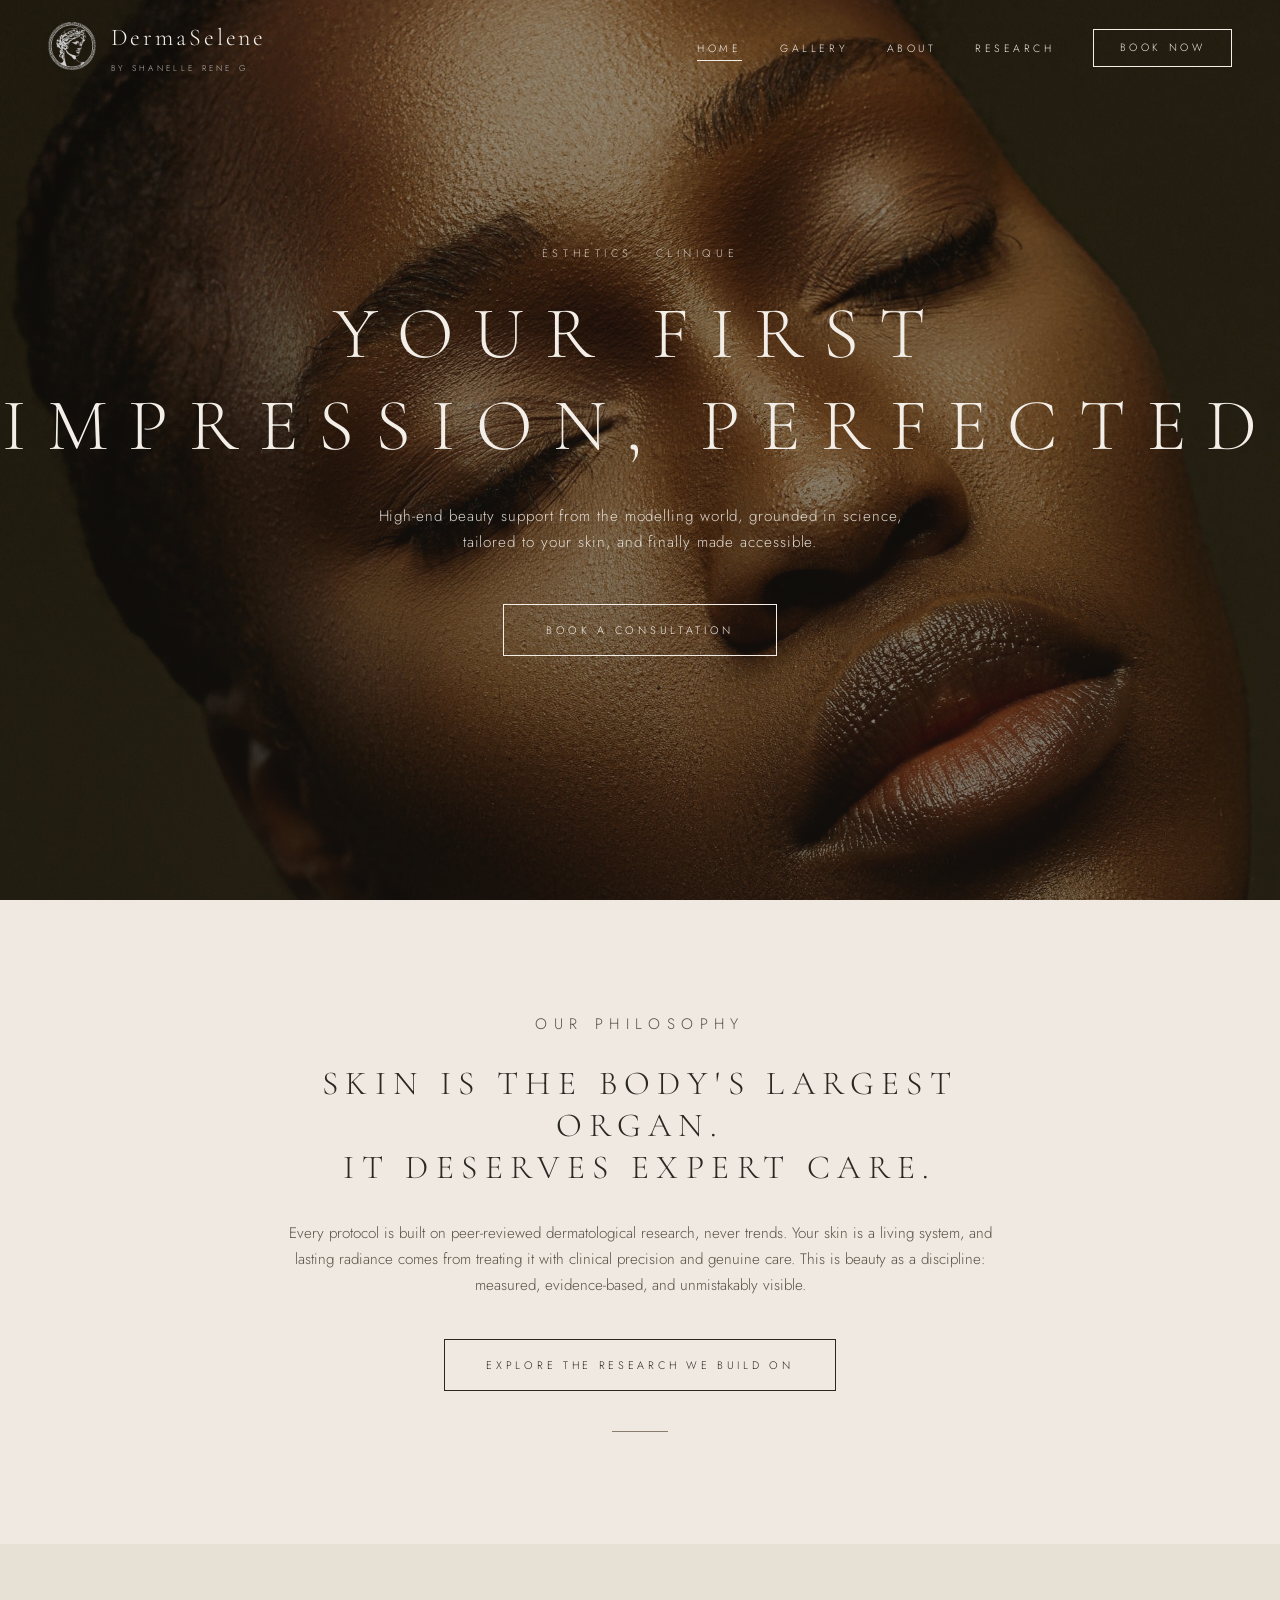
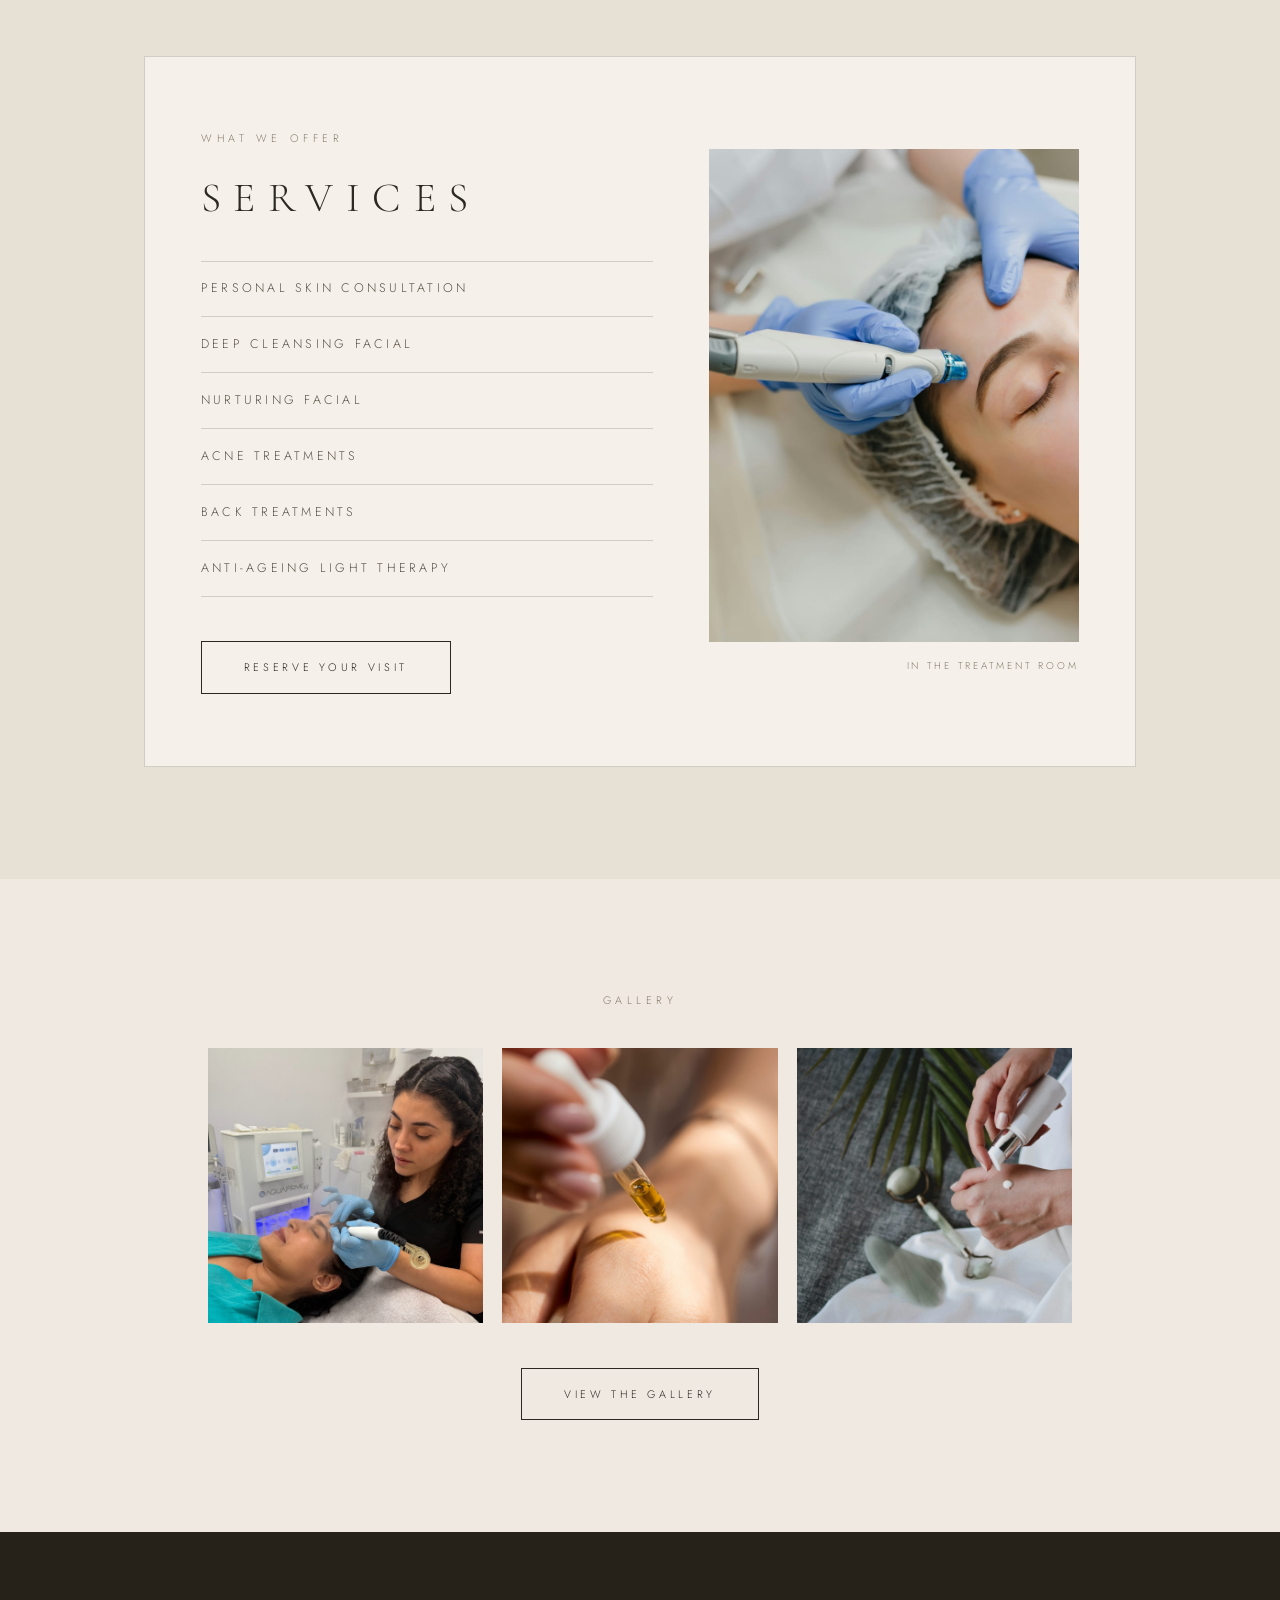
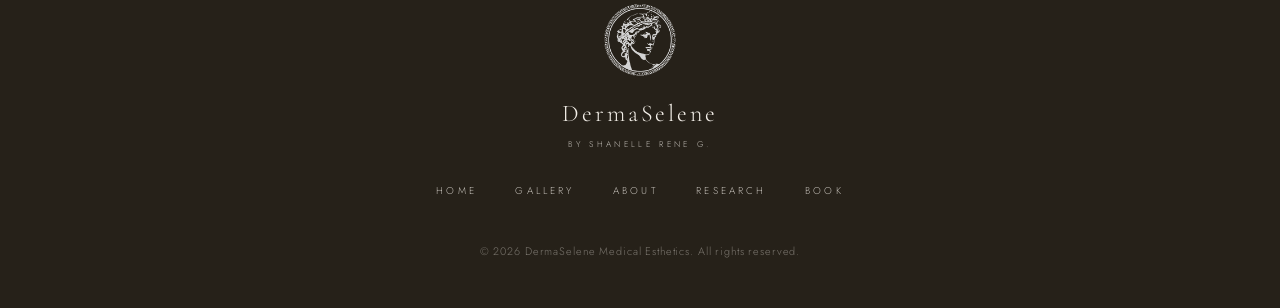
==== index.html @ 070706b9 "Home: gallery strip — three small photos, one crossfades to a new shot every 3s Co-Authored-By: Clau" ====
<!DOCTYPE html>
<html lang="en">
<head>
  <meta charset="UTF-8">
  <meta name="viewport" content="width=device-width, initial-scale=1.0">
  <title>DermaSelene — Medical Esthetics by Shanelle Rene G.</title>
  <meta name="description" content="DermaSelene is a medical esthetics clinique by Shanelle Rene G. — high-end, science-based skin care shaped by a career in modelling, now made accessible.">
  <link rel="preconnect" href="https://fonts.googleapis.com">
  <link rel="preconnect" href="https://fonts.gstatic.com" crossorigin>
  <link href="https://fonts.googleapis.com/css2?family=Cormorant+Garamond:wght@300;400&family=Jost:wght@300;400&display=swap" rel="stylesheet">
  <link rel="icon" type="image/png" href="assets/logo/favicon.png?v=2">
  <link rel="stylesheet" href="assets/style.css?v=10">
</head>
<body>

  <header id="site-header">
    <button class="nav-toggle" type="button" aria-label="Open menu" aria-expanded="false" aria-controls="site-nav"><span></span><span></span><span></span></button>
    <a class="brand" href="index.html">
      <img class="logo logo-light" src="assets/logo/logo-light.png" alt="" width="256" height="255">
      <img class="logo logo-dark" src="assets/logo/logo-black.png" alt="" width="256" height="255">
      <span class="brand-text">DermaSelene<small>by Shanelle Rene G.</small></span>
    </a>
    <nav id="site-nav">
      <ul class="nav-links">
        <li><a href="index.html" class="active">Home</a></li>
        <li><a href="gallery.html">Gallery</a></li>
        <li><a href="about.html">About</a></li>
        <li><a href="research.html">Research</a></li>
        <li><a href="book.html" class="nav-book">Book Now</a></li>
      </ul>
    </nav>
    <div class="nav-backdrop"></div>
  </header>

  <!-- 1 · Hero -->
  <section class="hero" style="padding: 0;">
    <img class="hero-bg" src="assets/img/hero.jpg" alt="Model with closed eyes and luminous skin — the DermaSelene standard">
    <div>
      <p class="eyebrow">Esthetics &middot; Clinique</p>
      <h1>Your First<br>Impression, Perfected</h1>
      <p class="lede">High-end beauty support from the modelling world, grounded in science, tailored to your skin, and finally made accessible.</p>
      <a class="btn btn-light" href="book.html">Book a Consultation</a>
    </div>
  </section>

  <!-- 2 · Philosophy statement -->
  <section class="statement">
    <div class="narrow">
      <p class="eyebrow">Our Philosophy</p>
      <h2>Skin is the body's largest organ.<br>It deserves expert care.</h2>
      <p>Every protocol is built on peer-reviewed dermatological research, never trends. Your skin is a living system, and lasting radiance comes from treating it with clinical precision and genuine care. This is beauty as a discipline: measured, evidence-based, and unmistakably visible.</p>
      <a class="btn" href="research.html" style="margin-top: 2.5rem;">Explore the Research We Build On</a>
      <div class="rule"></div>
    </div>
  </section>

  <!-- 3 · Services -->
  <section class="services-wrap">
    <div class="services-card">
      <div>
        <p class="eyebrow">What we offer</p>
        <h2>Services</h2>
        <ul>
          <li>Personal Skin Consultation</li>
          <li>Deep Cleansing Facial</li>
          <li>Nurturing Facial</li>
          <li>Acne Treatments</li>
          <li>Back Treatments</li>
          <li>Anti-Ageing Light Therapy</li>
        </ul>
        <a class="btn" href="book.html">Reserve Your Visit</a>
      </div>
      <figure class="services-figure">
        <img src="assets/img/hydrafacial.jpg" alt="Hydrafacial treatment performed at DermaSelene">
        <figcaption>In the treatment room</figcaption>
      </figure>
    </div>
  </section>

  <!-- 4 · Gallery strip: three small photos, one swaps every few seconds -->
  <section class="gallery-strip">
    <p class="eyebrow">Gallery</p>
    <div class="strip" id="gallery-strip">
      <figure class="strip-tile"><img src="assets/personal/personal-2189.jpg" alt="Shanelle performing an AquaFirme facial" style="object-position: center 30%;"></figure>
      <figure class="strip-tile"><img src="assets/img/serum-drop.jpg" alt="Active serum applied with a dropper"></figure>
      <figure class="strip-tile"><img src="assets/img/jade-roller.jpg" alt="Jade roller and gua sha ritual tools"></figure>
    </div>
    <a class="btn" href="gallery.html">View the Gallery</a>
  </section>

  <footer>
    <a class="brand" href="index.html">
      <img class="logo" src="assets/logo/logo-light.png" alt="DermaSelene emblem" width="256" height="255">
      <span class="brand-text">DermaSelene<small>by Shanelle Rene G.</small></span>
    </a>
    <nav>
      <a href="index.html">Home</a>
      <a href="gallery.html">Gallery</a>
      <a href="about.html">About</a>
      <a href="research.html">Research</a>
      <a href="book.html">Book</a>
    </nav>
    <p class="fine">&copy; 2026 DermaSelene Medical Esthetics. All rights reserved.</p>
  </footer>

  <script src="assets/site.js?v=4"></script>
</body>
</html>
---- assets/style.css ----
/* ─────────────────────────────────────────────
   DERMASELENE — Medical Esthetics by Shanelle Rene G.
   Editorial, warm-neutral aesthetic
   ───────────────────────────────────────────── */

:root {
  --cream: #efe9e1;
  --cream-2: #e7e0d5;
  --paper: #f5f1ea;
  --ink: #2b2723;
  --ink-soft: #5a5248;
  --taupe: #8a7d6d;
  --line: rgba(43, 39, 35, 0.18);
  --serif: "Cormorant Garamond", "Times New Roman", serif;
  --sans: "Jost", "Helvetica Neue", Arial, sans-serif;
}

* { margin: 0; padding: 0; box-sizing: border-box; }

html { scroll-behavior: smooth; }

body {
  font-family: var(--sans);
  font-weight: 300;
  color: var(--ink);
  background: var(--cream);
  line-height: 1.7;
  -webkit-font-smoothing: antialiased;
}

img { max-width: 100%; display: block; }

a { color: inherit; text-decoration: none; }

/* ── Type helpers ─────────────────────────── */

.eyebrow {
  font-family: var(--sans);
  font-size: 0.68rem;
  letter-spacing: 0.42em;
  text-transform: uppercase;
  color: var(--taupe);
  margin-bottom: 1.6rem;
}

.eyebrow-lg { font-size: 0.82rem; }

h1, h2, h3 {
  font-family: var(--serif);
  font-weight: 300;
  text-transform: uppercase;
  line-height: 1.25;
}

.btn {
  display: inline-block;
  font-family: var(--sans);
  font-size: 0.68rem;
  letter-spacing: 0.34em;
  text-transform: uppercase;
  padding: 1rem 2.6rem;
  border: 1px solid currentColor;
  transition: background 0.3s, color 0.3s, border-color 0.3s;
}

.btn:hover { background: var(--ink); color: var(--cream); border-color: var(--ink); }

.btn-light { color: #f3efe8; }
.btn-light:hover { background: #f3efe8; color: var(--ink); border-color: #f3efe8; }

/* ── Header / nav ─────────────────────────── */

header {
  position: fixed;
  inset: 0 0 auto 0;
  z-index: 50;
  display: flex;
  align-items: center;
  justify-content: space-between;
  padding: 1.1rem 3rem;
  transition: background 0.35s, box-shadow 0.35s;
}

header.solid {
  background: rgba(239, 233, 225, 0.96);
  box-shadow: 0 1px 0 var(--line);
}

header.solid .nav-links a, header.solid .brand { color: var(--ink); }

.brand {
  display: flex;
  align-items: center;
  gap: 0.9rem;
  font-family: var(--serif);
  font-size: 1.5rem;
  letter-spacing: 0.12em;
  color: #f3efe8;
}

.brand .logo { width: auto; height: 3rem; flex: none; }

/* header shows the light emblem on dark heroes, the dark one on light/solid headers */
header .logo-dark { display: none; }
header.solid .logo-light, header.on-light .logo-light { display: none; }
header.solid .logo-dark, header.on-light .logo-dark { display: block; }

.brand small {
  display: block;
  font-family: var(--sans);
  font-size: 0.52rem;
  letter-spacing: 0.4em;
  text-transform: uppercase;
  color: inherit;
  opacity: 0.75;
  margin-top: 0.15rem;
}

.nav-links {
  display: flex;
  align-items: center;
  gap: 2.4rem;
  list-style: none;
}

.nav-links a {
  font-size: 0.66rem;
  letter-spacing: 0.34em;
  text-transform: uppercase;
  color: #f3efe8;
  padding-bottom: 0.25rem;
  border-bottom: 1px solid transparent;
  transition: border-color 0.3s;
}

.nav-links a:hover, .nav-links a.active { border-color: currentColor; }

.nav-links a.nav-book {
  border: 1px solid currentColor;
  padding: 0.65rem 1.6rem;
}

.nav-links a.nav-book:hover { background: var(--ink); border-color: var(--ink); color: #f3efe8; }

/* pages without a dark hero get a dark header from the start */
header.on-light .brand, header.on-light .nav-links a { color: var(--ink); }

/* mobile-only controls (see the responsive block below) */
.nav-toggle, .nav-backdrop { display: none; }

/* ── Hero ─────────────────────────────────── */

.hero {
  position: relative;
  min-height: 100vh;
  display: flex;
  align-items: center;
  justify-content: center;
  text-align: center;
  color: #f3efe8;
  isolation: isolate;
  padding: 8rem 1.5rem 6rem;
}

.hero .hero-bg {
  position: absolute;
  inset: 0;
  z-index: -2;
  width: 100%;
  height: 100%;
  object-fit: cover;
  object-position: center 30%;
}

.hero::before {
  content: "";
  position: absolute;
  inset: 0;
  z-index: -1;
  background: linear-gradient(rgba(30, 25, 20, 0.45), rgba(30, 25, 20, 0.55));
}

.hero .eyebrow { color: rgba(243, 239, 232, 0.8); }

.hero h1 {
  font-size: clamp(2.2rem, 6vw, 4.6rem);
  letter-spacing: 0.28em;
  margin-bottom: 2rem;
}

.hero p.lede {
  max-width: 34rem;
  margin: 0 auto 3rem;
  font-size: 0.95rem;
  letter-spacing: 0.06em;
  color: rgba(243, 239, 232, 0.88);
}

/* smaller page-top banner for inner pages */
.hero.short { min-height: 62vh; }

/* inner heroes sit on paler, busier photos — use a heavier, flat overlay
   so the image reads as one tone and the light text stays legible */
.hero.short::before {
  background: rgba(32, 26, 21, 0.55);
}

/* ── Sections ─────────────────────────────── */

section { padding: 7rem 1.5rem; }

/* first section on pages without a hero: clear the fixed header */
.page-top { padding-top: 10rem; }

/* in-page title for hero-less pages: eyebrow look, aligned with the content's left edge */
.page-title {
  max-width: 80rem;
  margin: 0 auto 2.2rem;
  font-family: var(--sans);
  font-weight: 300;
  font-size: 0.82rem;
  letter-spacing: 0.42em;
  text-transform: uppercase;
  color: var(--taupe);
}

.narrow { max-width: 46rem; margin: 0 auto; text-align: center; }

.statement h2 {
  font-size: clamp(1.4rem, 3vw, 2.1rem);
  letter-spacing: 0.22em;
  margin-bottom: 2rem;
}

.statement p { color: var(--ink-soft); font-size: 0.95rem; }

.statement .rule {
  width: 3.5rem;
  height: 1px;
  background: var(--taupe);
  margin: 2.5rem auto 0;
}

/* ── Services card (framed, like reference) ── */

.services-wrap { background: var(--cream-2); }

.services-card {
  max-width: 62rem;
  margin: 0 auto;
  background: var(--paper);
  border: 1px solid var(--line);
  padding: 4.5rem 3.5rem;
  display: grid;
  grid-template-columns: 1.1fr 0.9fr;
  gap: 3.5rem;
  align-items: center;
}

.services-card h2 {
  font-size: clamp(1.8rem, 3.5vw, 2.6rem);
  letter-spacing: 0.3em;
  margin-bottom: 2.2rem;
}

.services-card ul { list-style: none; margin-bottom: 2.8rem; }

.services-card li {
  font-size: 0.78rem;
  letter-spacing: 0.26em;
  text-transform: uppercase;
  padding: 1.05rem 0;
  border-bottom: 1px solid var(--line);
  color: var(--ink-soft);
}

.services-card li:first-child { border-top: 1px solid var(--line); }

.services-figure { position: relative; }

.services-figure img { aspect-ratio: 3 / 4; object-fit: cover; }

.services-figure figcaption {
  margin-top: 1rem;
  font-size: 0.62rem;
  letter-spacing: 0.3em;
  text-transform: uppercase;
  color: var(--taupe);
  text-align: right;
}

/* ── Quote strip ──────────────────────────── */

.quote { text-align: center; }

.quote blockquote {
  max-width: 44rem;
  margin: 0 auto;
  font-family: var(--serif);
  font-size: clamp(1.3rem, 2.8vw, 1.9rem);
  text-transform: uppercase;
  letter-spacing: 0.14em;
  line-height: 1.6;
}

.quote cite {
  display: block;
  margin-top: 2rem;
  font-family: var(--sans);
  font-style: normal;
  font-size: 0.64rem;
  letter-spacing: 0.36em;
  text-transform: uppercase;
  color: var(--taupe);
}

/* ── Split (image + text) ─────────────────── */

.split {
  max-width: 68rem;
  margin: 0 auto;
  display: grid;
  grid-template-columns: 1fr 1fr;
  gap: 4.5rem;
  align-items: center;
}

.split img { aspect-ratio: 4 / 5; object-fit: cover; }

.split h2 {
  font-size: clamp(1.5rem, 3vw, 2.2rem);
  letter-spacing: 0.2em;
  margin-bottom: 1.8rem;
}

.split p { color: var(--ink-soft); font-size: 0.95rem; margin-bottom: 1.4rem; }

.split .btn { margin-top: 1.2rem; }

.split.reverse .split-media { order: 2; }

/* muted media: softened photo under a layered cream wash, for quieter pages */
.split-media.muted { position: relative; }

.split-media.muted img { filter: saturate(0.7) contrast(0.96); }

.split-media.muted::after {
  content: "";
  position: absolute;
  inset: 0;
  pointer-events: none;
  background:
    linear-gradient(180deg, rgba(239, 233, 225, 0.08), rgba(239, 233, 225, 0.25)),
    rgba(138, 125, 109, 0.06);
}

/* ── Gallery strip (three small photos, one crossfades at a time) ── */

.gallery-strip { text-align: center; }

.gallery-strip .eyebrow { margin-bottom: 2.4rem; }

.strip {
  max-width: 54rem;
  margin: 0 auto 2.8rem;
  display: grid;
  grid-template-columns: repeat(3, 1fr);
  gap: 1.2rem;
}

.strip-tile {
  position: relative;
  margin: 0;
  aspect-ratio: 1 / 1;
  overflow: hidden;
  background: var(--cream-2);
}

.strip-tile img {
  position: absolute;
  inset: 0;
  width: 100%;
  height: 100%;
  object-fit: cover;
  opacity: 1;
  transition: opacity 1.1s ease;
}

.strip-tile img.is-hidden { opacity: 0; }

/* ── Pillars (about) ──────────────────────── */

.pillars {
  max-width: 68rem;
  margin: 0 auto;
  display: grid;
  grid-template-columns: repeat(3, 1fr);
  gap: 2rem;
  text-align: center;
}

.pillars > div {
  border: 1px solid var(--line);
  padding: 2.8rem 2rem 2.6rem;
}

.pillars h3 {
  font-size: 1rem;
  letter-spacing: 0.3em;
  margin: 0 0 1.2rem;
}

.pillars .num {
  font-family: var(--serif);
  font-size: 2.2rem;
  color: var(--taupe);
  display: block;
  margin-bottom: 1.2rem;
}

.pillars p { color: var(--ink-soft); font-size: 0.88rem; }

/* ── Gallery ──────────────────────────────── */

.masonry {
  max-width: 80rem;
  margin: 0 auto;
  columns: 3;
  column-gap: 1.4rem;
}

.masonry figure {
  break-inside: avoid;
  margin-bottom: 1.4rem;
  overflow: hidden;
}

.masonry img,
.masonry video {
  width: 100%;
  max-width: 100%;
  height: auto;
  display: block;
  background: var(--line);
}

.masonry video {
  aspect-ratio: 3 / 4;
  object-fit: cover;
}

.masonry figcaption {
  padding: 0.7rem 0.2rem 0;
  font-size: 0.6rem;
  letter-spacing: 0.3em;
  text-transform: uppercase;
  color: var(--taupe);
}

/* ── Research ─────────────────────────────── */

.papers {
  max-width: 52rem;
  margin: 0 auto;
}

.papers .group-title {
  font-size: 1.1rem;
  letter-spacing: 0.3em;
  margin: 4.5rem 0 1rem;
  text-align: center;
}

.papers .group-title:first-child { margin-top: 0; }

.paper {
  display: block;
  padding: 2.2rem 0.5rem;
  border-bottom: 1px solid var(--line);
  transition: background 0.3s;
}

.paper:first-of-type, .group-title + .paper { border-top: 1px solid var(--line); }

.paper:hover { background: rgba(255, 255, 255, 0.45); }

.paper .tag {
  font-size: 0.58rem;
  letter-spacing: 0.34em;
  text-transform: uppercase;
  color: var(--taupe);
  display: block;
  margin-bottom: 0.7rem;
}

.paper h3 {
  font-size: 1.25rem;
  letter-spacing: 0.08em;
  text-transform: none;
  margin-bottom: 0.5rem;
}

.paper h3::after {
  content: " ↗";
  font-size: 0.8em;
  color: var(--taupe);
}

.paper .source {
  font-size: 0.68rem;
  letter-spacing: 0.18em;
  text-transform: uppercase;
  color: var(--taupe);
  margin-bottom: 0.9rem;
}

.paper p.excerpt {
  color: var(--ink-soft);
  font-size: 0.9rem;
  max-width: 44rem;
}

.papers-note {
  max-width: 52rem;
  margin: 3rem auto 0;
  text-align: center;
  font-size: 0.72rem;
  color: var(--taupe);
}

/* ── Booking ──────────────────────────────── */

.book-grid {
  max-width: 68rem;
  margin: 0 auto;
  display: grid;
  grid-template-columns: 0.9fr 1.1fr;
  gap: 4.5rem;
  align-items: start;
}

.book-info h2 { font-size: 1.6rem; letter-spacing: 0.24em; margin-bottom: 1.6rem; }

.book-info p { color: var(--ink-soft); font-size: 0.92rem; margin-bottom: 1.3rem; }

.book-info .detail {
  border-top: 1px solid var(--line);
  padding: 1.1rem 0;
  font-size: 0.72rem;
  letter-spacing: 0.22em;
  text-transform: uppercase;
  color: var(--ink-soft);
  display: flex;
  justify-content: space-between;
  gap: 1rem;
}

.book-info .detail:last-of-type { border-bottom: 1px solid var(--line); }

.book-info img { margin-top: 2.5rem; aspect-ratio: 4 / 3; object-fit: cover; }

form.booking {
  position: relative;
  background: var(--paper);
  border: 1px solid var(--line);
  padding: 3rem 2.6rem;
}

form.booking label {
  display: block;
  font-size: 0.62rem;
  letter-spacing: 0.32em;
  text-transform: uppercase;
  color: var(--taupe);
  margin: 1.6rem 0 0.5rem;
}

form.booking label:first-of-type { margin-top: 0; }

form.booking input,
form.booking select,
form.booking textarea {
  width: 100%;
  border: none;
  border-bottom: 1px solid var(--line);
  background: transparent;
  padding: 0.55rem 0.1rem;
  font-family: var(--sans);
  font-weight: 300;
  font-size: 0.95rem;
  color: var(--ink);
}

form.booking input:focus,
form.booking select:focus,
form.booking textarea:focus {
  outline: none;
  border-bottom-color: var(--ink);
}

form.booking textarea { resize: vertical; min-height: 5.5rem; }

/* honeypot field: hidden from people, visible to bots */
form.booking .hp { position: absolute; left: -9999px; width: 1px; height: 1px; opacity: 0; }

form.booking .form-status {
  margin-top: 1.2rem;
  font-size: 0.85rem;
  line-height: 1.6;
  color: var(--ink);
}

form.booking .form-status:empty { display: none; }

form.booking .form-status.error { color: #9b3b2e; }

form.booking .form-status a { text-decoration: underline; }

form.booking .btn {
  margin-top: 2.4rem;
  background: transparent;
  color: var(--ink);
  cursor: pointer;
  width: 100%;
}

form.booking .btn:hover { background: var(--ink); color: var(--cream); }

form.booking .btn:disabled { opacity: 0.6; cursor: default; }
form.booking .btn:disabled:hover { background: transparent; color: var(--ink); }

.form-note {
  margin-top: 1.4rem;
  font-size: 0.72rem;
  color: var(--taupe);
  text-align: center;
}

/* ── Footer ───────────────────────────────── */

footer {
  background: #262119;
  color: rgba(243, 239, 232, 0.75);
  padding: 4.5rem 3rem 3rem;
  text-align: center;
}

footer .brand { display: inline-flex; flex-direction: column; gap: 1.1rem; margin-bottom: 2rem; }

footer .brand .logo { height: 4.5rem; }

footer nav {
  display: flex;
  justify-content: center;
  gap: 2.4rem;
  margin-bottom: 2.6rem;
}

footer nav a {
  font-size: 0.62rem;
  letter-spacing: 0.32em;
  text-transform: uppercase;
}

footer nav a:hover { color: #fff; }

footer .fine {
  font-size: 0.68rem;
  letter-spacing: 0.08em;
  opacity: 0.55;
}

/* ── Responsive ───────────────────────────── */

@media (max-width: 900px) {
  /* slim fixed header: burger on the left, brand centred */
  header { padding: 0.9rem 3.6rem; justify-content: center; text-align: center; }
  .brand { gap: 0.7rem; }
  .brand .logo { height: 2.5rem; }
  header:not(.solid):not(.on-light) { background: linear-gradient(rgba(30,25,20,0.5), transparent); }
  header.on-light:not(.solid) { background: rgba(239, 233, 225, 0.96); }

  .nav-toggle {
    display: block;
    position: fixed;
    top: 1.15rem;
    left: 1.2rem;
    z-index: 70;
    width: 2.4rem;
    height: 2.4rem;
    padding: 0;
    border: 0;
    background: none;
    color: #f3efe8;
    cursor: pointer;
    -webkit-tap-highlight-color: transparent;
  }
  header.solid .nav-toggle, header.on-light .nav-toggle, body.nav-open .nav-toggle { color: var(--ink); }

  .nav-toggle span {
    position: absolute;
    left: 0.45rem;
    right: 0.45rem;
    height: 1px;
    background: currentColor;
    transition: transform 0.3s, opacity 0.3s;
  }
  .nav-toggle span:nth-child(1) { top: 0.8rem; }
  .nav-toggle span:nth-child(2) { top: 1.2rem; }
  .nav-toggle span:nth-child(3) { top: 1.6rem; }
  body.nav-open .nav-toggle span:nth-child(1) { transform: translateY(0.4rem) rotate(45deg); }
  body.nav-open .nav-toggle span:nth-child(2) { opacity: 0; }
  body.nav-open .nav-toggle span:nth-child(3) { transform: translateY(-0.4rem) rotate(-45deg); }

  /* drawer */
  #site-nav {
    position: fixed;
    top: 0;
    bottom: 0;
    left: 0;
    width: min(78vw, 20rem);
    z-index: 60;
    padding: 6rem 2.4rem 2.4rem;
    background: var(--paper);
    box-shadow: 1px 0 0 var(--line);
    transform: translateX(-100%);
    transition: transform 0.35s ease;
    overflow-y: auto;
  }
  body.nav-open #site-nav { transform: none; }

  #site-nav .nav-links { flex-direction: column; align-items: flex-start; gap: 1.9rem; }
  #site-nav .nav-links a { color: var(--ink); font-size: 0.78rem; }
  #site-nav .nav-links a.nav-book { margin-top: 0.6rem; padding: 0.75rem 1.8rem; }
  #site-nav .nav-links a.nav-book:hover { background: var(--ink); color: #f3efe8; }

  .nav-backdrop {
    display: block;
    position: fixed;
    inset: 0;
    z-index: 55;
    background: rgba(30, 25, 20, 0.45);
    opacity: 0;
    pointer-events: none;
    transition: opacity 0.3s;
  }
  body.nav-open .nav-backdrop { opacity: 1; pointer-events: auto; }
  body.nav-open { overflow: hidden; }
  .services-card { grid-template-columns: 1fr; padding: 2.8rem 1.8rem; }
  .split, .book-grid { grid-template-columns: 1fr; gap: 2.5rem; }
  .split.reverse .split-media { order: 0; }
  .strip { gap: 0.8rem; }
  .pillars { grid-template-columns: 1fr; }
  .masonry { columns: 2; }
  section { padding: 4.5rem 1.2rem; }
  .page-top { padding-top: 9.5rem; }
  footer { padding: 4rem 1.5rem 2.5rem; }
  footer nav { flex-wrap: wrap; gap: 1.1rem 1.8rem; padding: 0 1rem; }
}

@media (max-width: 560px) {
  .masonry { columns: 1; }
  .strip { gap: 0.5rem; margin-bottom: 2.2rem; }
}
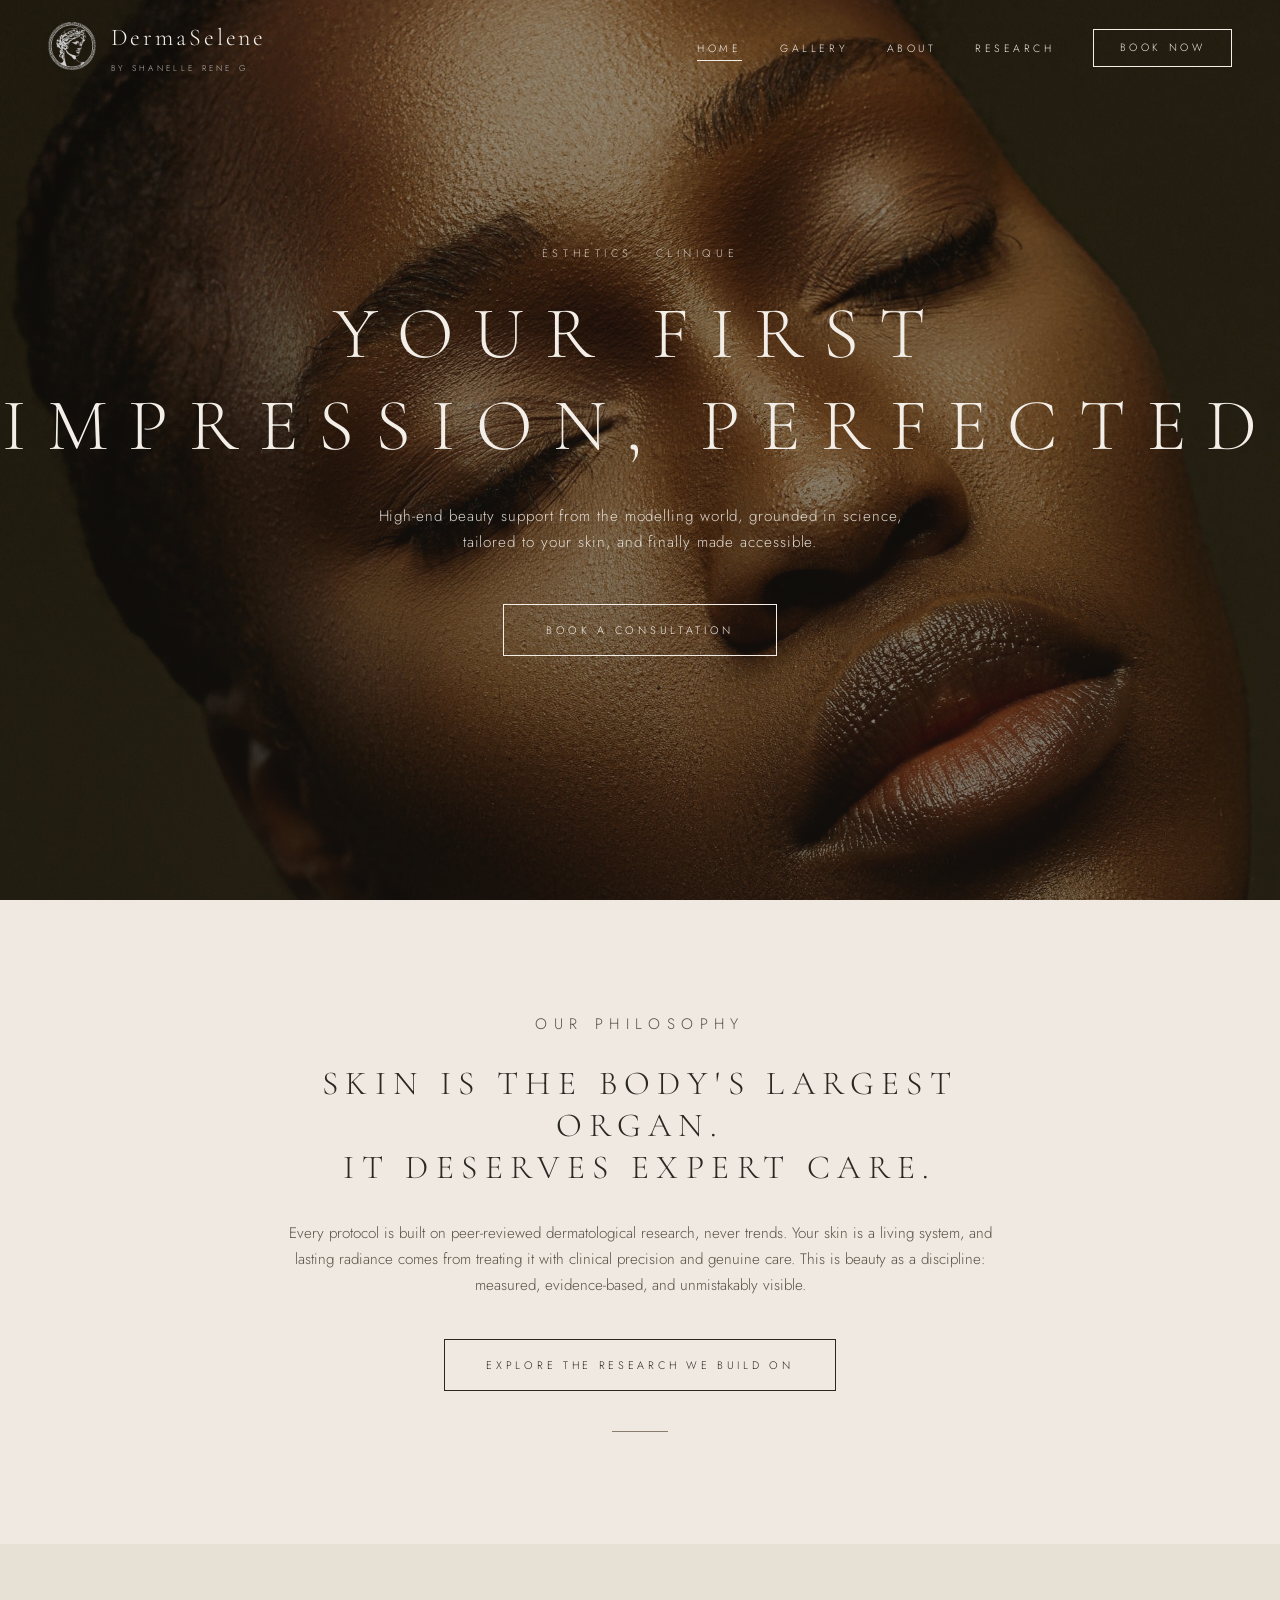
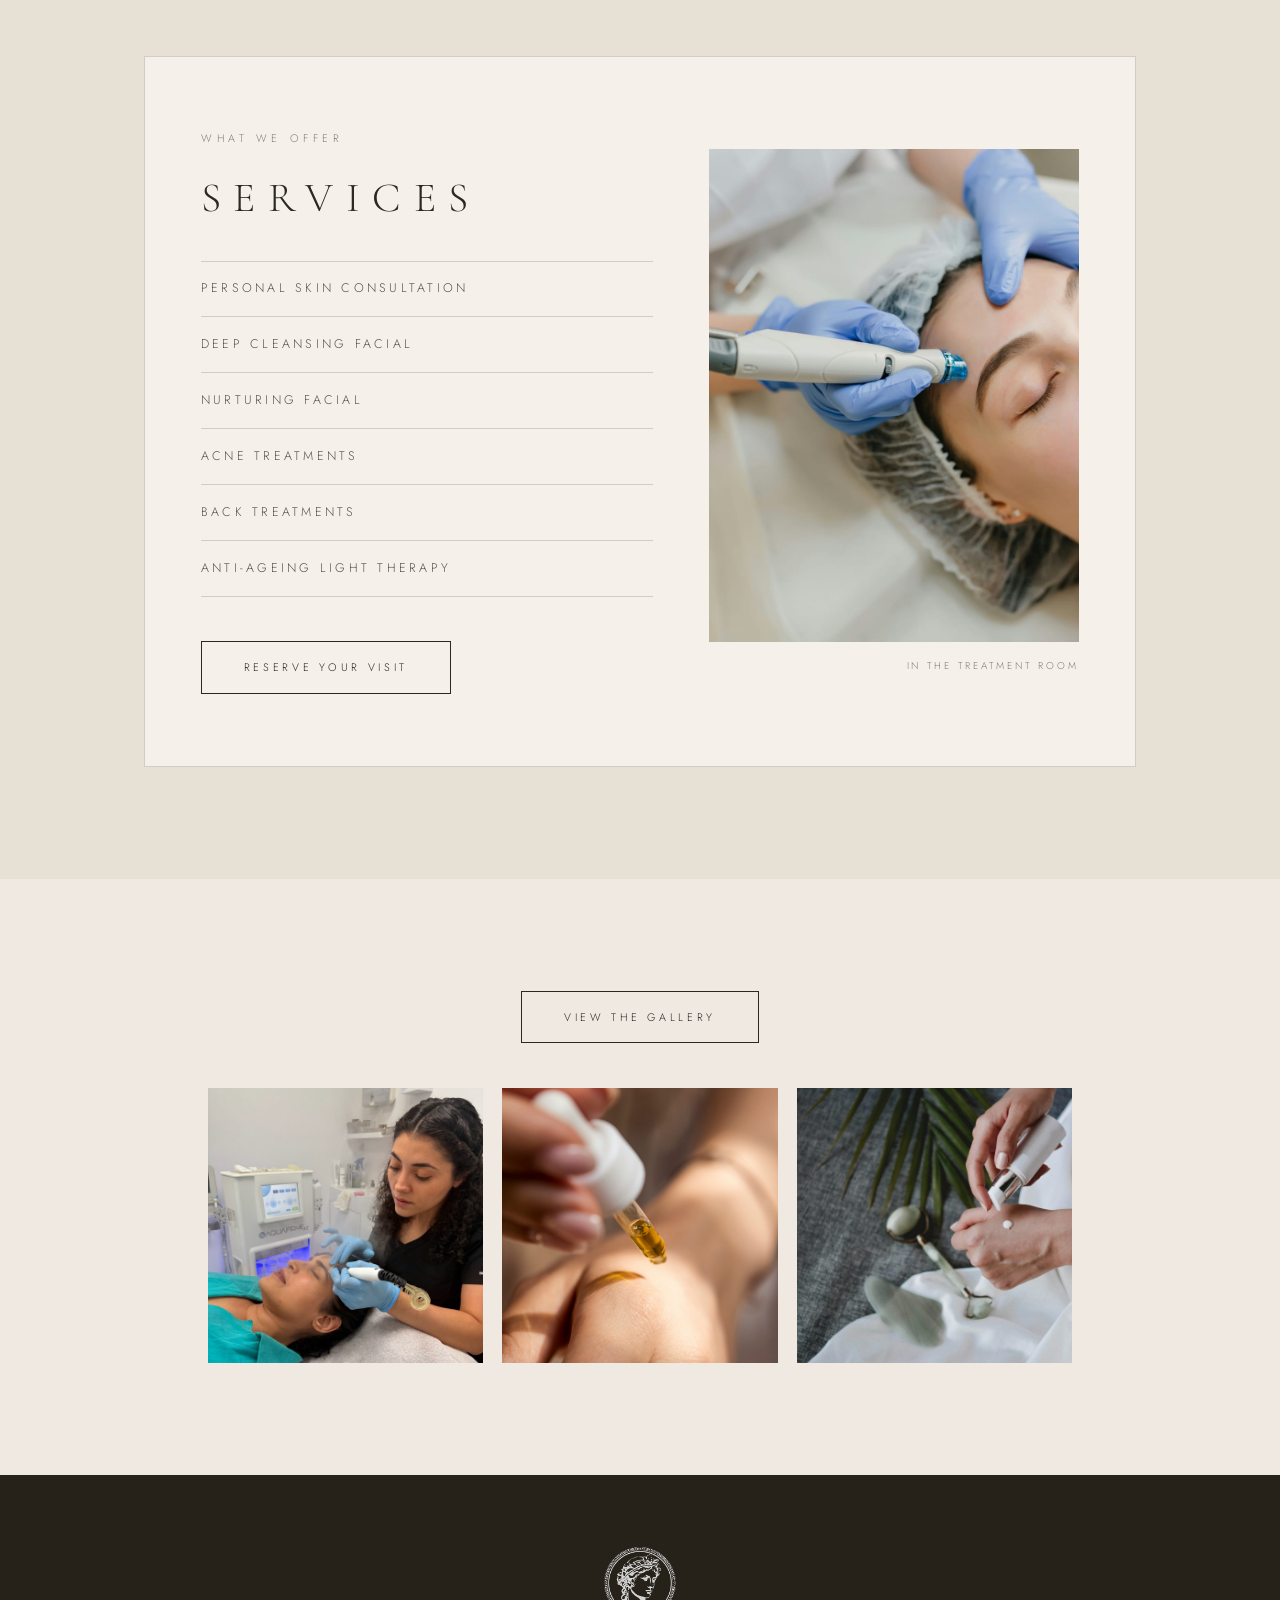
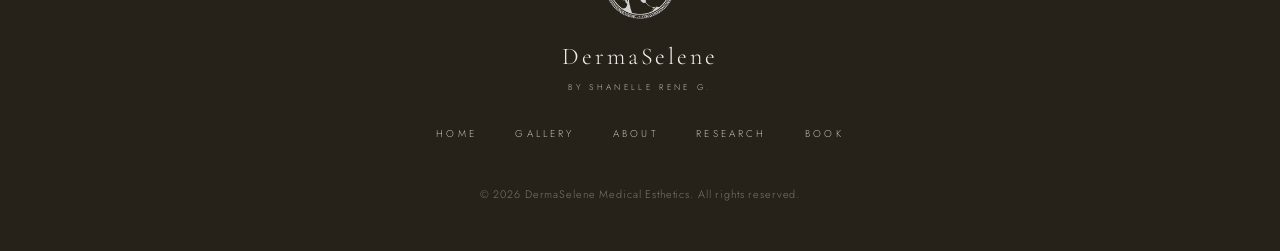
==== commit d857e8a1: "Home gallery strip: button replaces the title; tiles cycle 1,2,3 through the pool in order Co-Author" ====
--- a/index.html
+++ b/index.html
@@ -9,7 +9,7 @@
   <link rel="preconnect" href="https://fonts.gstatic.com" crossorigin>
   <link href="https://fonts.googleapis.com/css2?family=Cormorant+Garamond:wght@300;400&family=Jost:wght@300;400&display=swap" rel="stylesheet">
   <link rel="icon" type="image/png" href="assets/logo/favicon.png?v=2">
-  <link rel="stylesheet" href="assets/style.css?v=10">
+  <link rel="stylesheet" href="assets/style.css?v=11">
 </head>
 <body>
 
@@ -77,15 +77,14 @@
     </div>
   </section>
 
-  <!-- 4 · Gallery strip: three small photos, one swaps every few seconds -->
+  <!-- 4 · Gallery strip: button on top, three small photos that swap in turn -->
   <section class="gallery-strip">
-    <p class="eyebrow">Gallery</p>
+    <a class="btn" href="gallery.html">View the Gallery</a>
     <div class="strip" id="gallery-strip">
       <figure class="strip-tile"><img src="assets/personal/personal-2189.jpg" alt="Shanelle performing an AquaFirme facial" style="object-position: center 30%;"></figure>
       <figure class="strip-tile"><img src="assets/img/serum-drop.jpg" alt="Active serum applied with a dropper"></figure>
       <figure class="strip-tile"><img src="assets/img/jade-roller.jpg" alt="Jade roller and gua sha ritual tools"></figure>
     </div>
-    <a class="btn" href="gallery.html">View the Gallery</a>
   </section>
 
   <footer>
@@ -103,6 +102,6 @@
     <p class="fine">&copy; 2026 DermaSelene Medical Esthetics. All rights reserved.</p>
   </footer>
 
-  <script src="assets/site.js?v=4"></script>
+  <script src="assets/site.js?v=5"></script>
 </body>
 </html>
--- a/assets/style.css
+++ b/assets/style.css
@@ -358,11 +358,11 @@
 
 .gallery-strip { text-align: center; }
 
-.gallery-strip .eyebrow { margin-bottom: 2.4rem; }
+.gallery-strip .btn { margin-bottom: 2.8rem; }
 
 .strip {
   max-width: 54rem;
-  margin: 0 auto 2.8rem;
+  margin: 0 auto;
   display: grid;
   grid-template-columns: repeat(3, 1fr);
   gap: 1.2rem;
@@ -760,5 +760,6 @@
 
 @media (max-width: 560px) {
   .masonry { columns: 1; }
-  .strip { gap: 0.5rem; margin-bottom: 2.2rem; }
-}
+  .strip { gap: 0.5rem; }
+  .gallery-strip .btn { margin-bottom: 2.2rem; }
+}
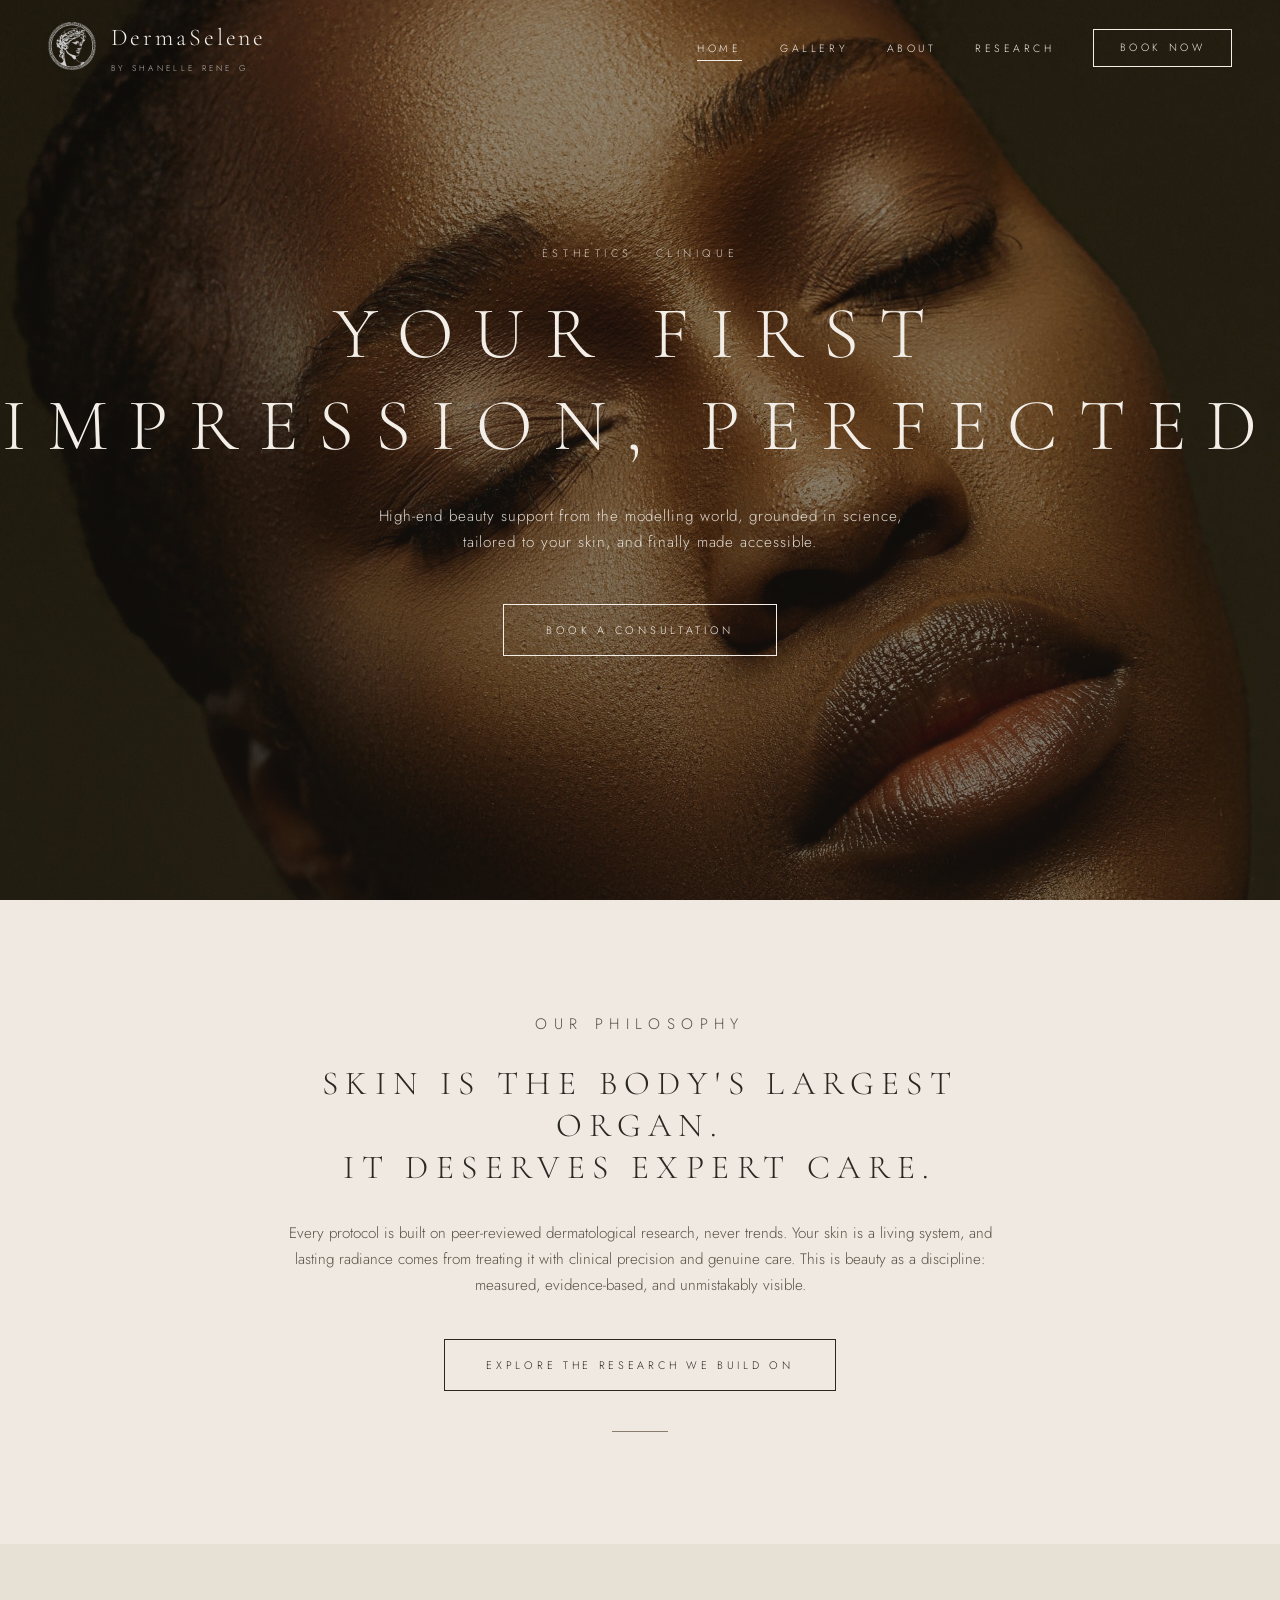
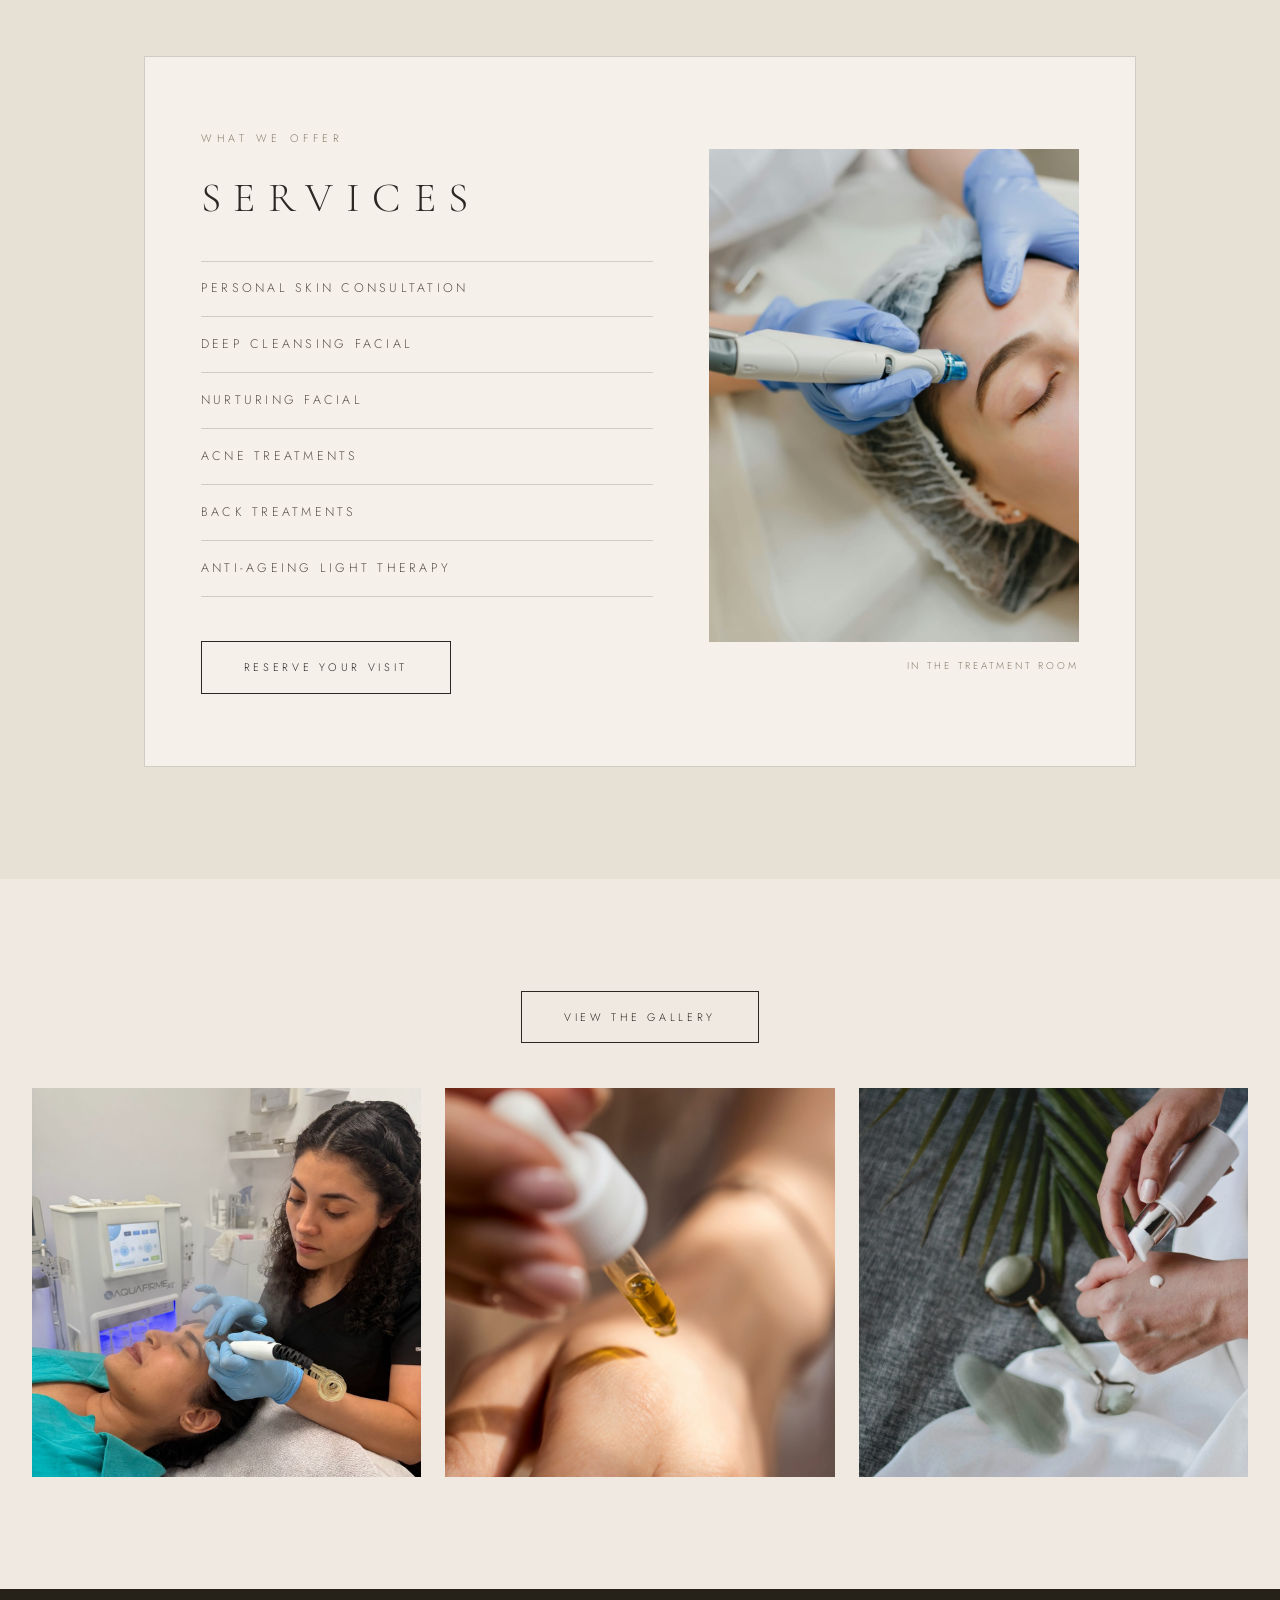
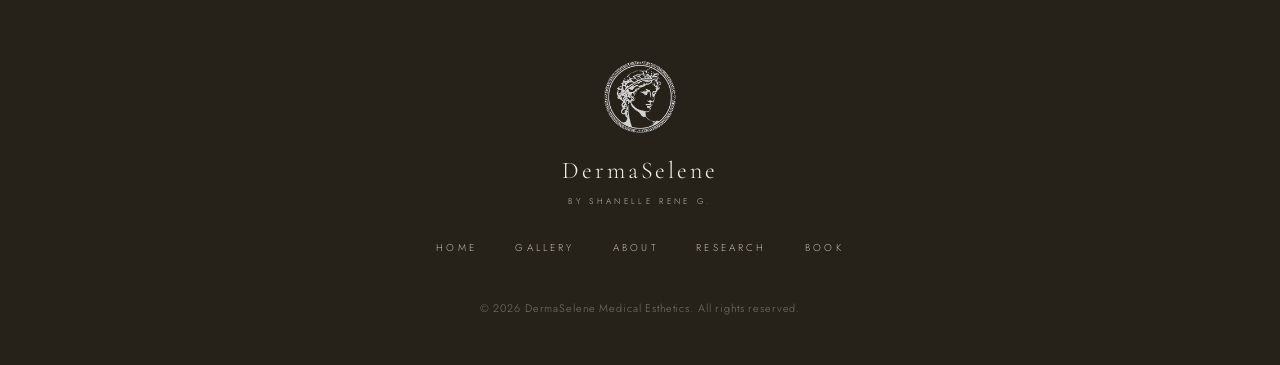
==== commit 6c6e1e87: "Home gallery strip: larger photos (wider strip) Co-Authored-By: Claude Fable 5.1 <noreply@anthropic." ====
--- a/index.html
+++ b/index.html
@@ -9,7 +9,7 @@
   <link rel="preconnect" href="https://fonts.gstatic.com" crossorigin>
   <link href="https://fonts.googleapis.com/css2?family=Cormorant+Garamond:wght@300;400&family=Jost:wght@300;400&display=swap" rel="stylesheet">
   <link rel="icon" type="image/png" href="assets/logo/favicon.png?v=2">
-  <link rel="stylesheet" href="assets/style.css?v=11">
+  <link rel="stylesheet" href="assets/style.css?v=12">
 </head>
 <body>
 
--- a/assets/style.css
+++ b/assets/style.css
@@ -361,11 +361,11 @@
 .gallery-strip .btn { margin-bottom: 2.8rem; }
 
 .strip {
-  max-width: 54rem;
+  max-width: 76rem;
   margin: 0 auto;
   display: grid;
   grid-template-columns: repeat(3, 1fr);
-  gap: 1.2rem;
+  gap: 1.5rem;
 }
 
 .strip-tile {
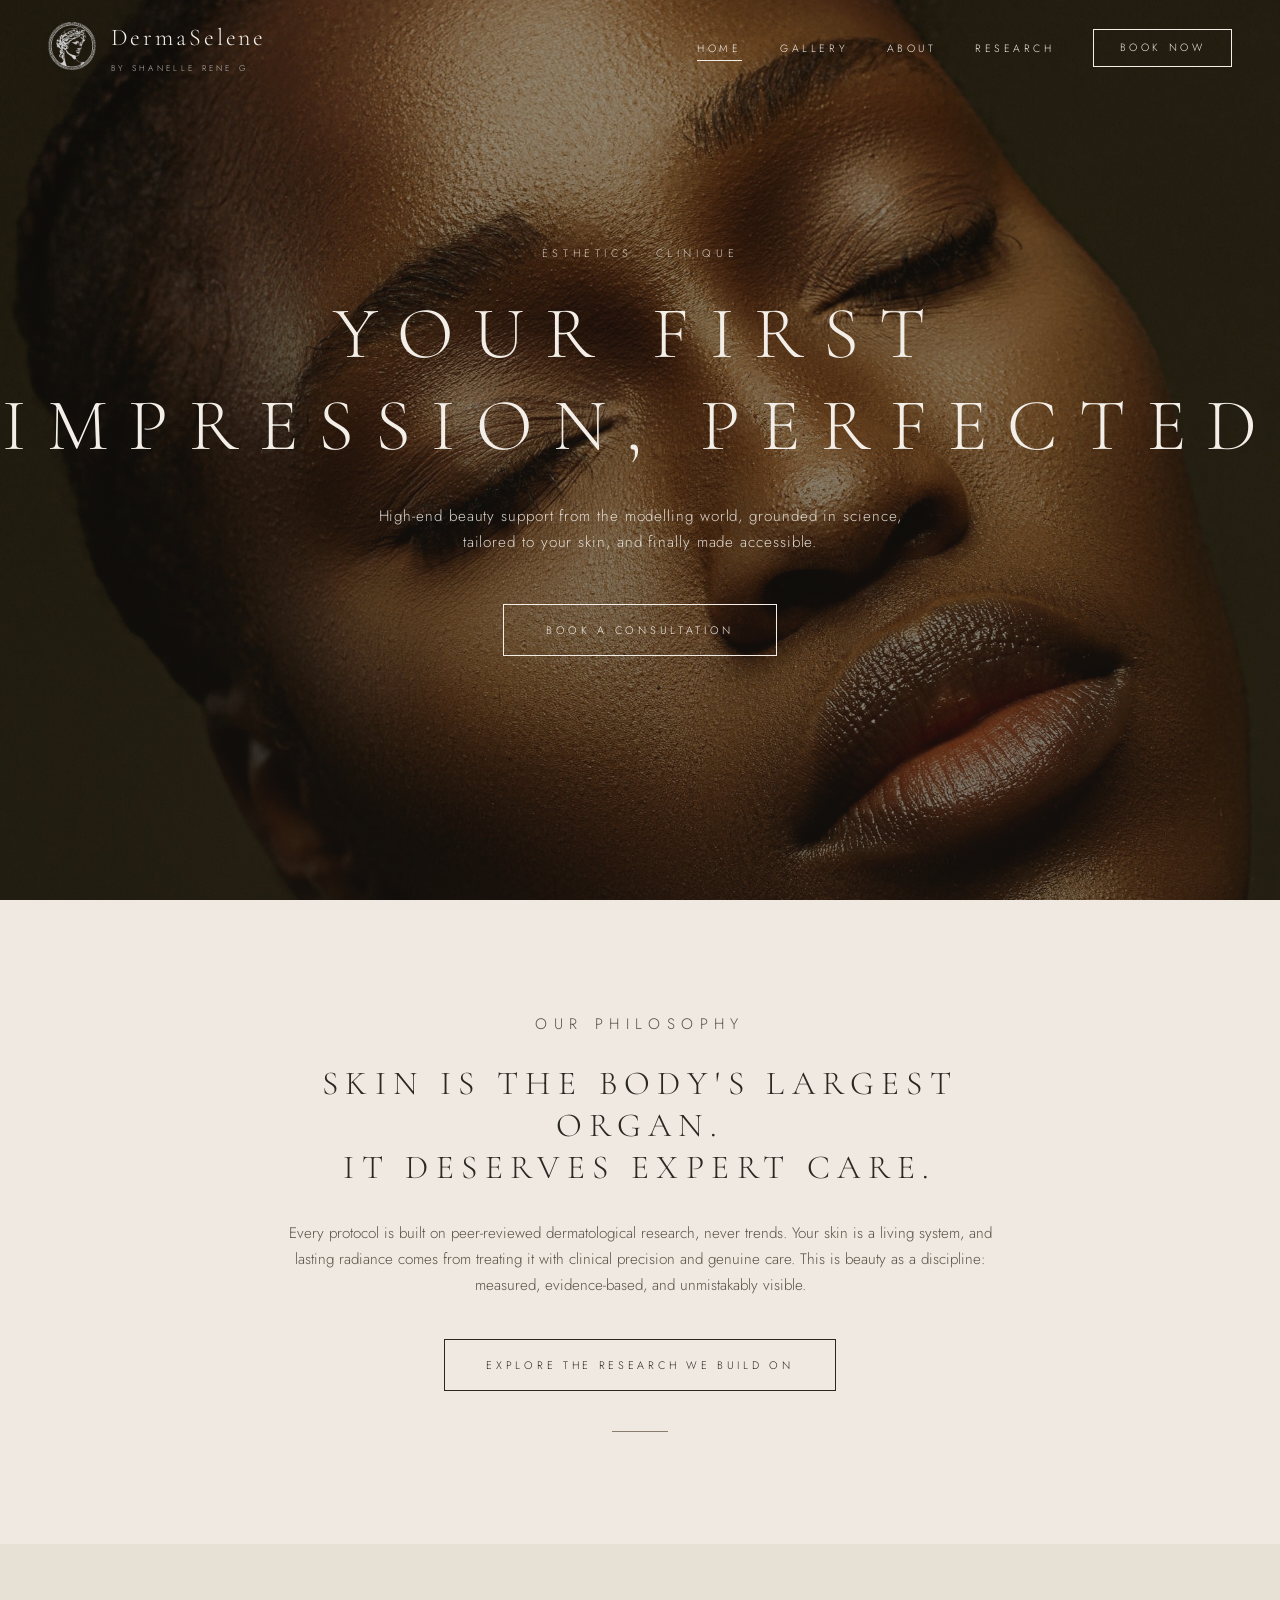
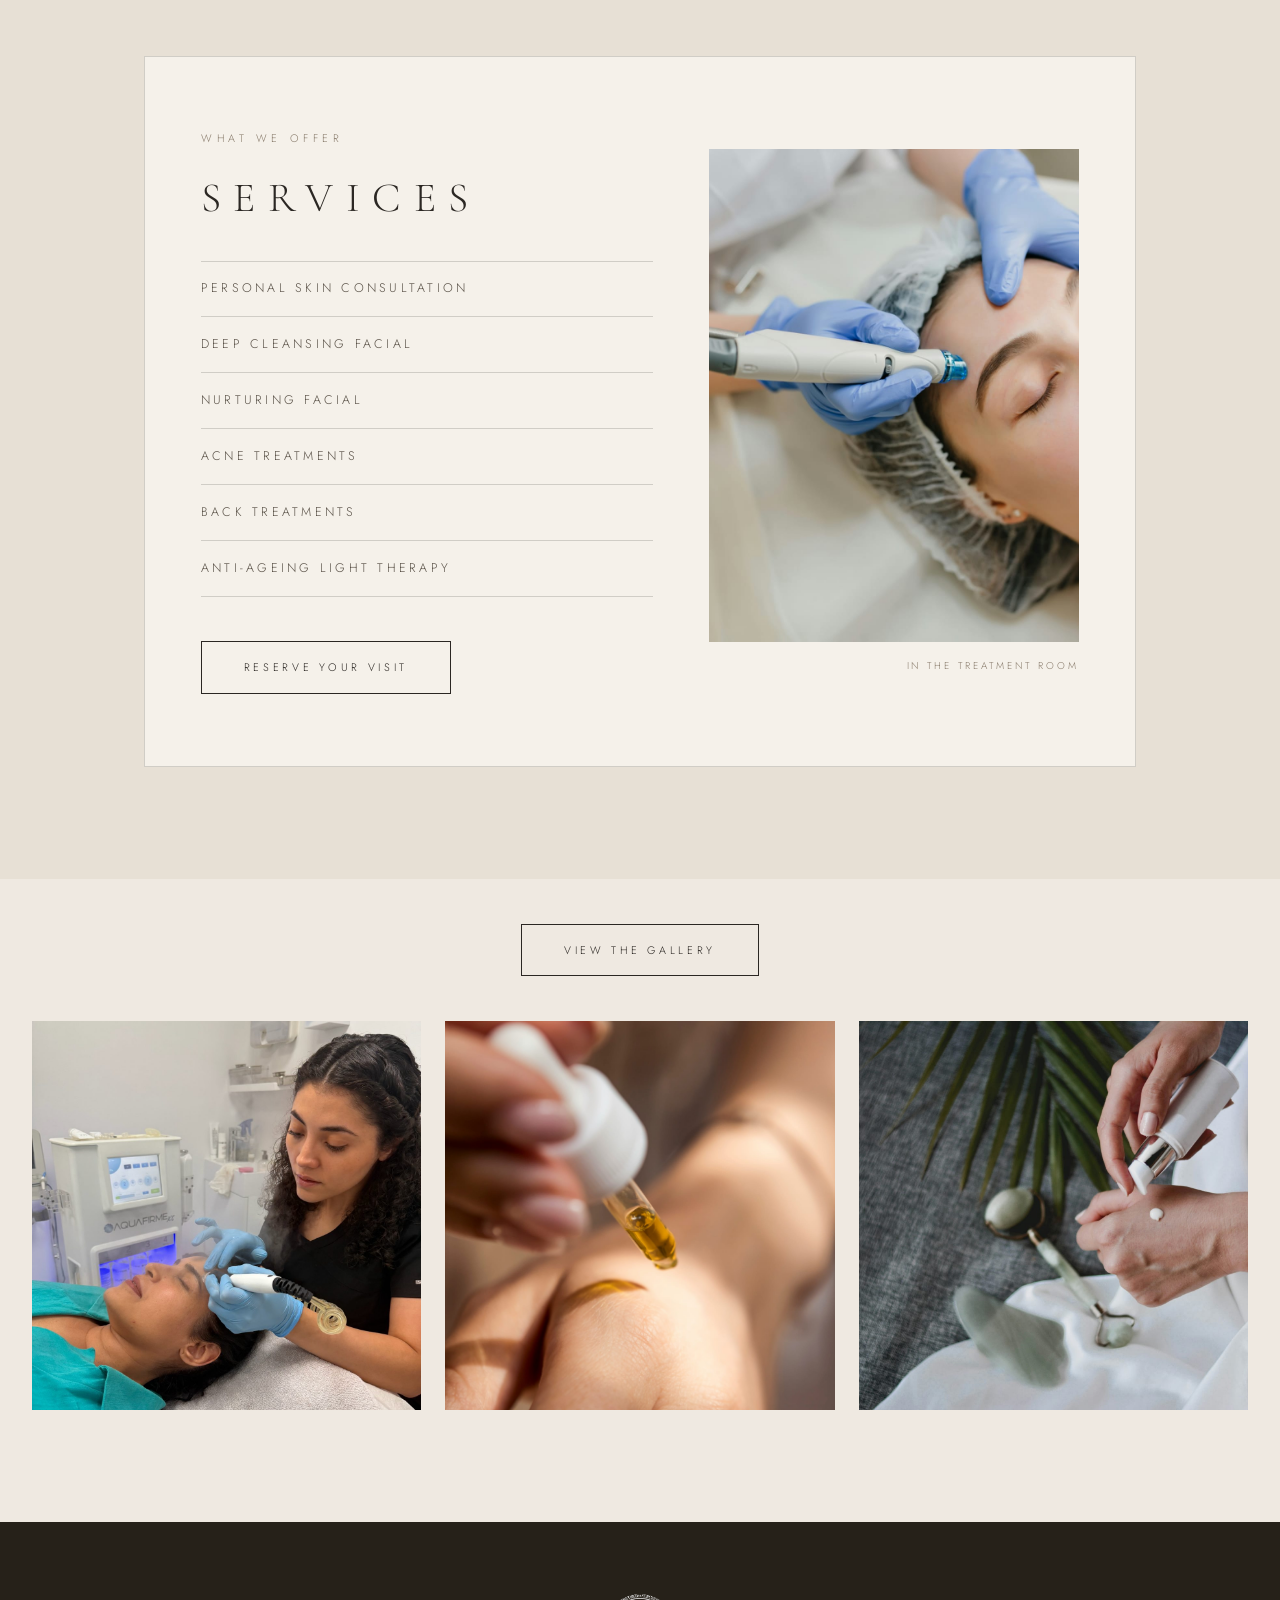
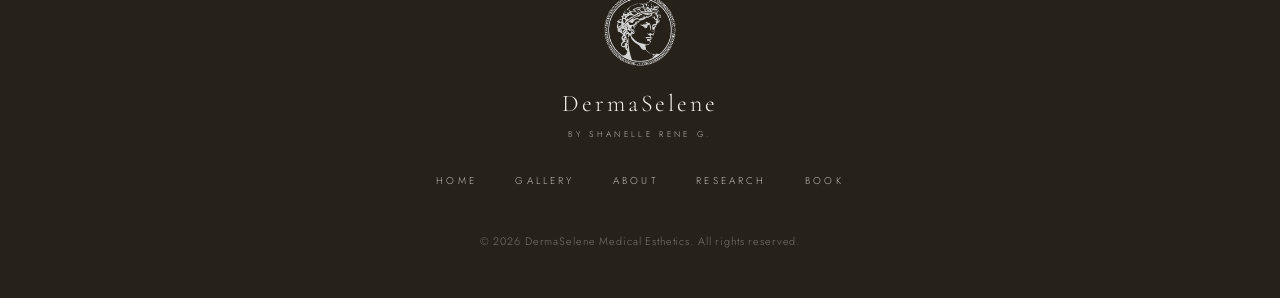
==== commit e66490e7: "Home gallery strip: button centred between the services edge and the photos Co-Authored-By: Claude F" ====
--- a/index.html
+++ b/index.html
@@ -9,7 +9,7 @@
   <link rel="preconnect" href="https://fonts.gstatic.com" crossorigin>
   <link href="https://fonts.googleapis.com/css2?family=Cormorant+Garamond:wght@300;400&family=Jost:wght@300;400&display=swap" rel="stylesheet">
   <link rel="icon" type="image/png" href="assets/logo/favicon.png?v=2">
-  <link rel="stylesheet" href="assets/style.css?v=12">
+  <link rel="stylesheet" href="assets/style.css?v=13">
 </head>
 <body>
 
--- a/assets/style.css
+++ b/assets/style.css
@@ -356,7 +356,9 @@
 
 /* ── Gallery strip (three small photos, one crossfades at a time) ── */
 
-.gallery-strip { text-align: center; }
+/* top padding equals the button's bottom margin, so the button sits midway
+   between the previous section's edge and the photos */
+.gallery-strip { text-align: center; padding-top: 2.8rem; }
 
 .gallery-strip .btn { margin-bottom: 2.8rem; }
 
@@ -761,5 +763,6 @@
 @media (max-width: 560px) {
   .masonry { columns: 1; }
   .strip { gap: 0.5rem; }
+  .gallery-strip { padding-top: 2.2rem; }
   .gallery-strip .btn { margin-bottom: 2.2rem; }
 }
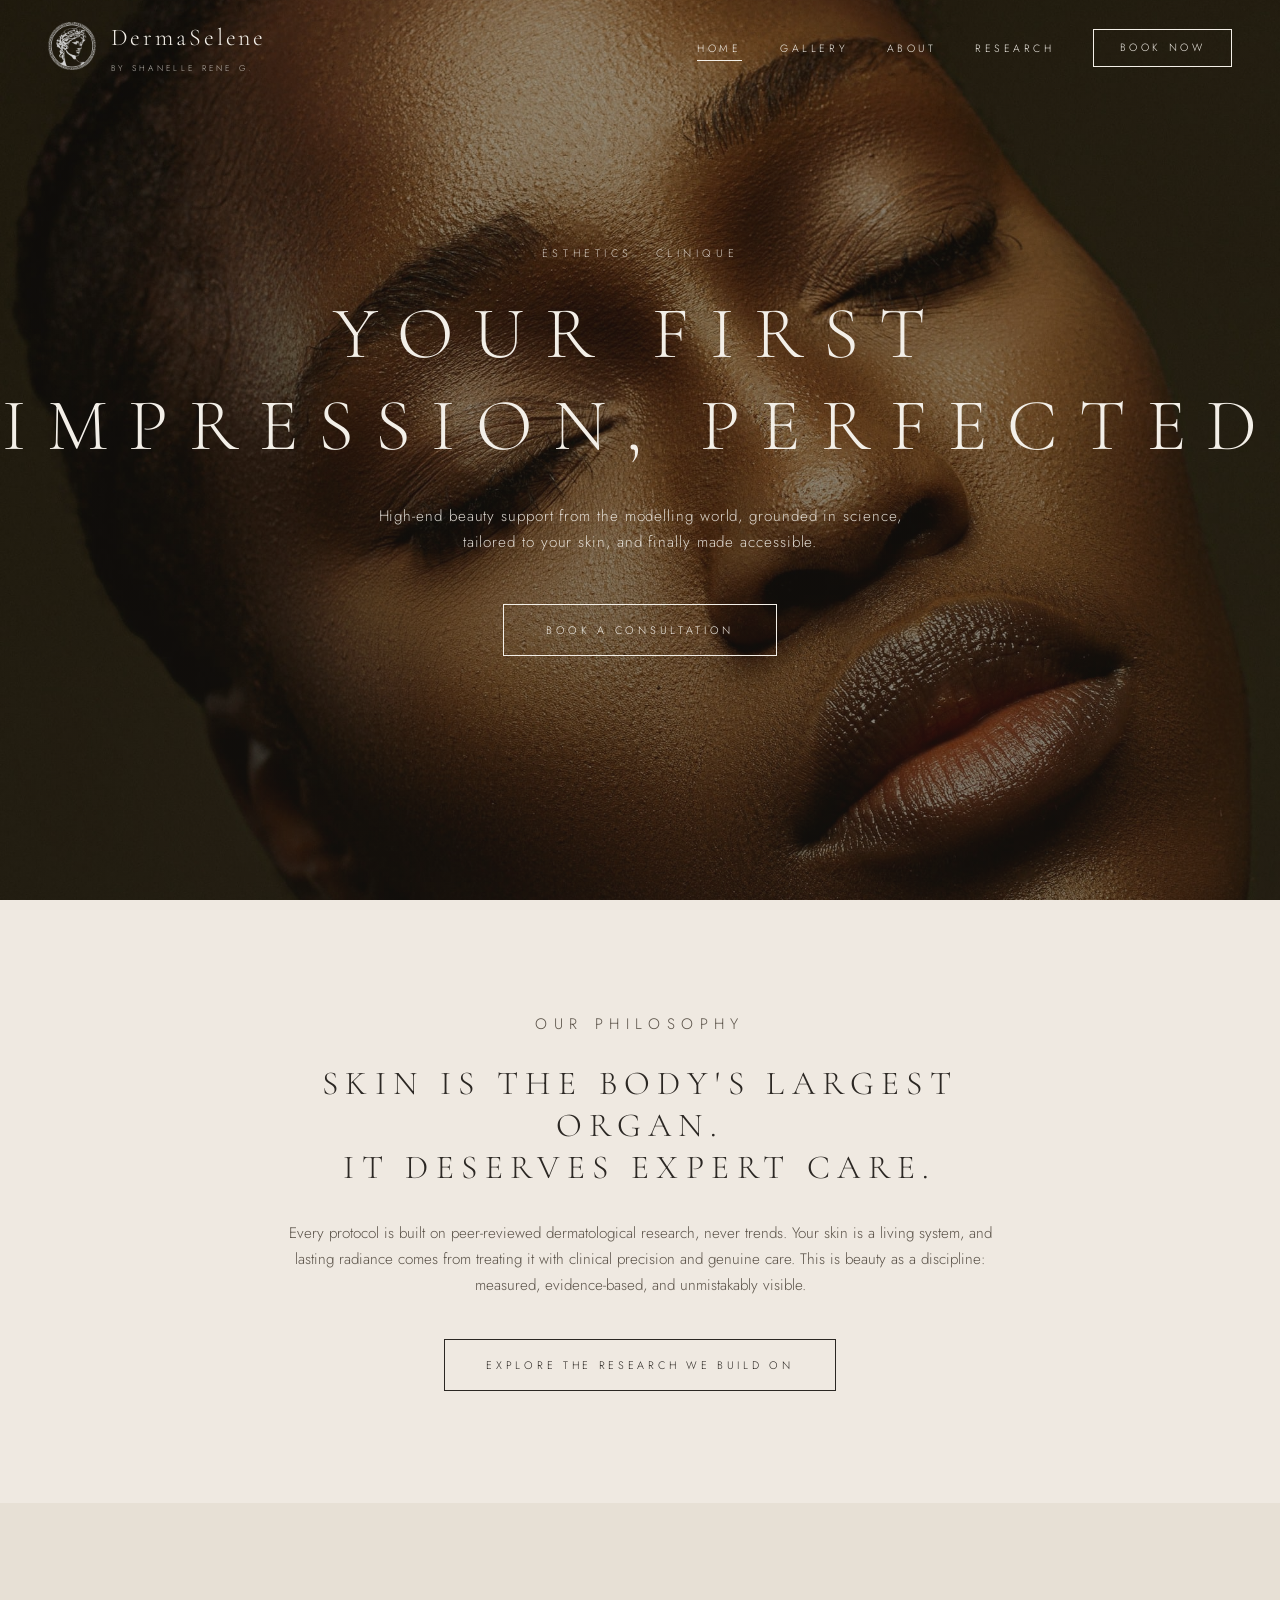
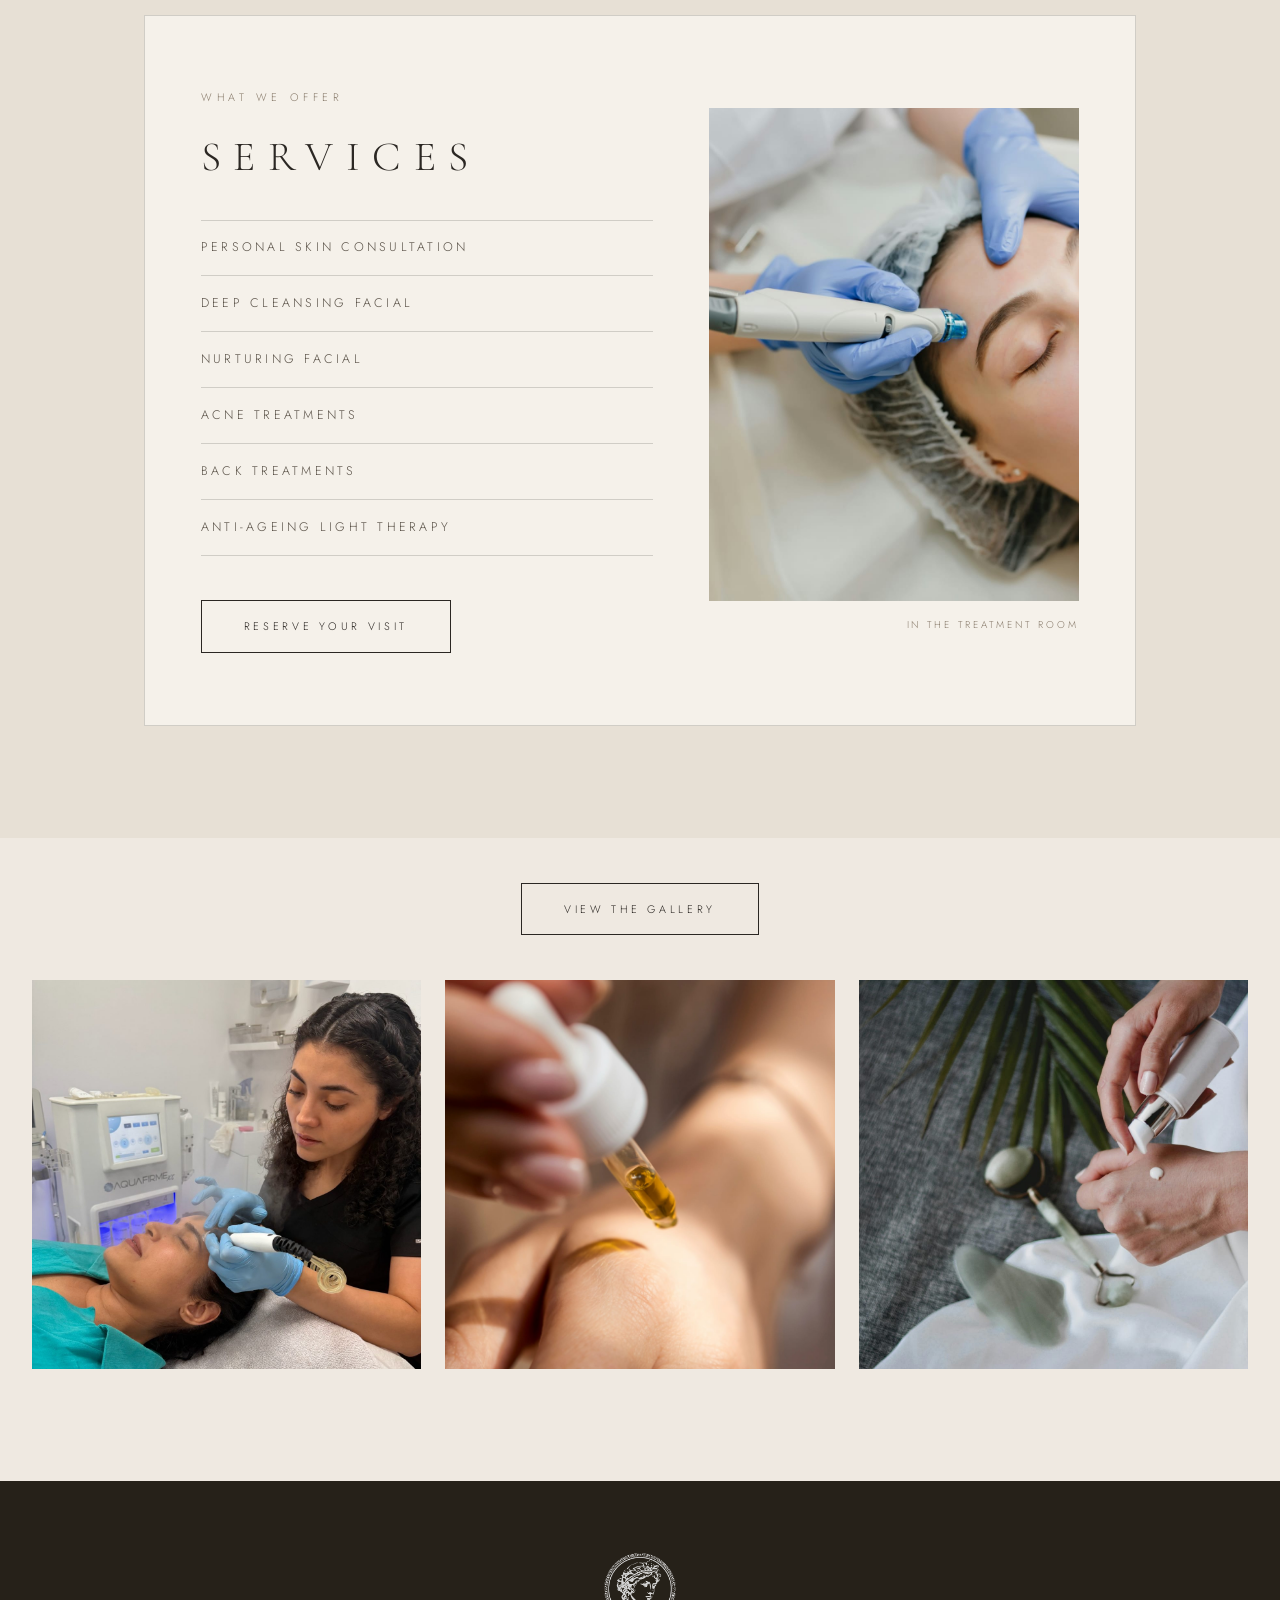
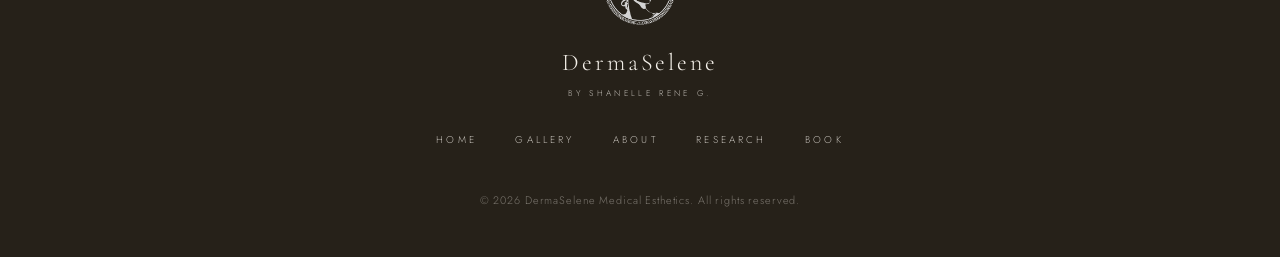
==== commit 69e58379: "Home: drop the small rule under the Philosophy button Co-Authored-By: Claude Fable 5.1 <noreply@anth" ====
--- a/index.html
+++ b/index.html
@@ -50,7 +50,6 @@
       <h2>Skin is the body's largest organ.<br>It deserves expert care.</h2>
       <p>Every protocol is built on peer-reviewed dermatological research, never trends. Your skin is a living system, and lasting radiance comes from treating it with clinical precision and genuine care. This is beauty as a discipline: measured, evidence-based, and unmistakably visible.</p>
       <a class="btn" href="research.html" style="margin-top: 2.5rem;">Explore the Research We Build On</a>
-      <div class="rule"></div>
     </div>
   </section>
 
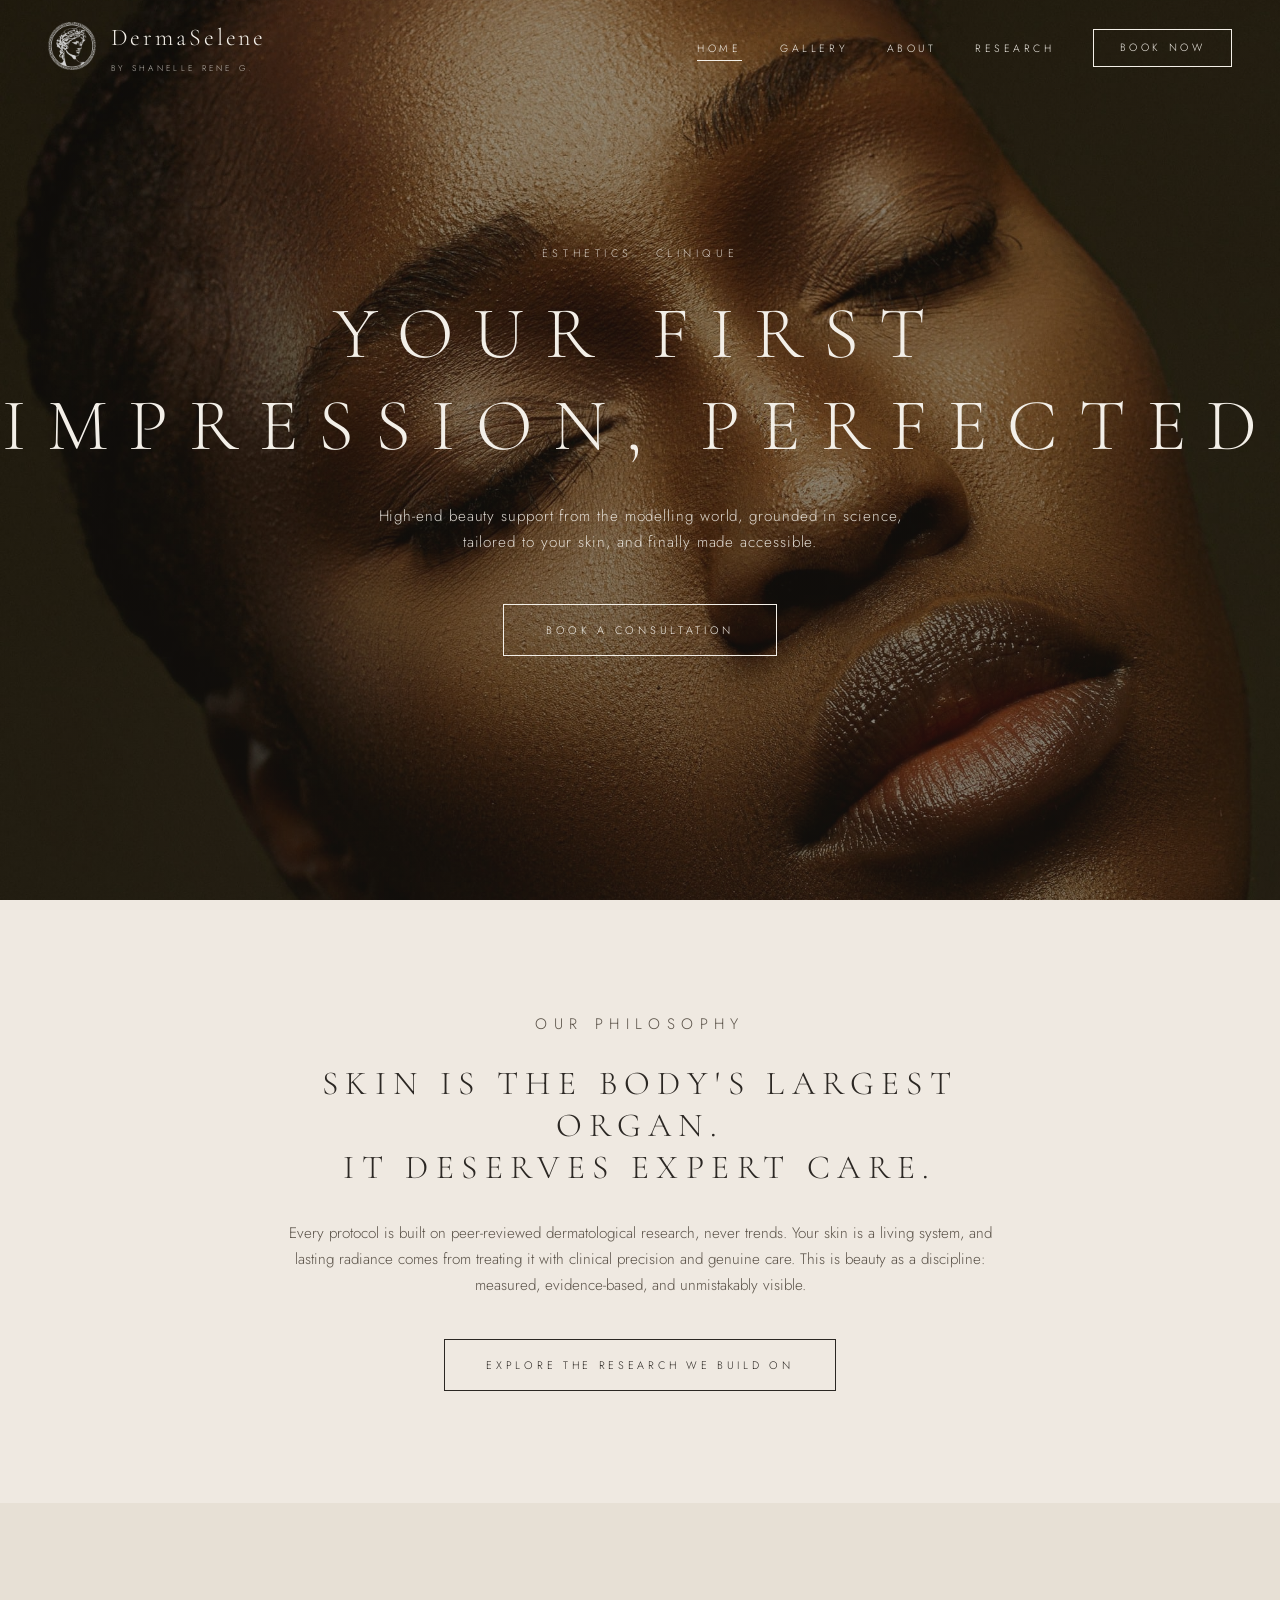
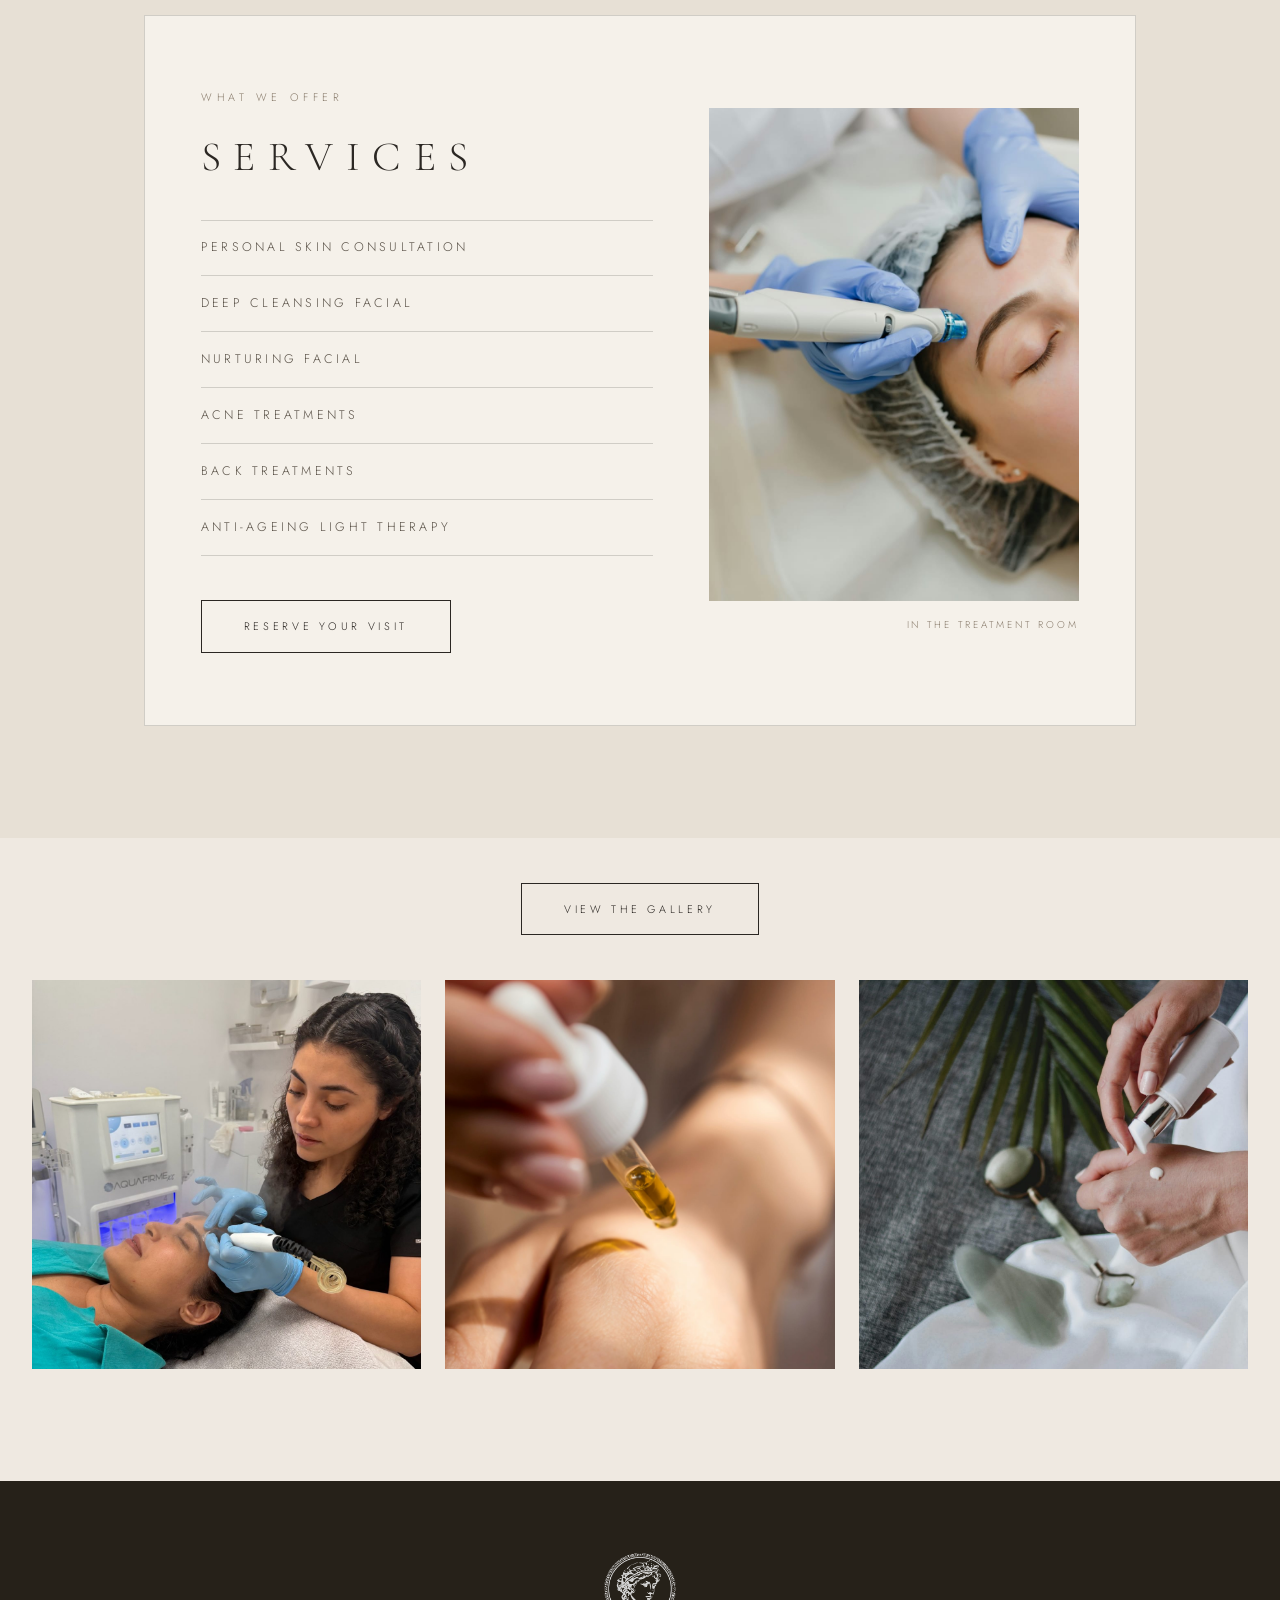
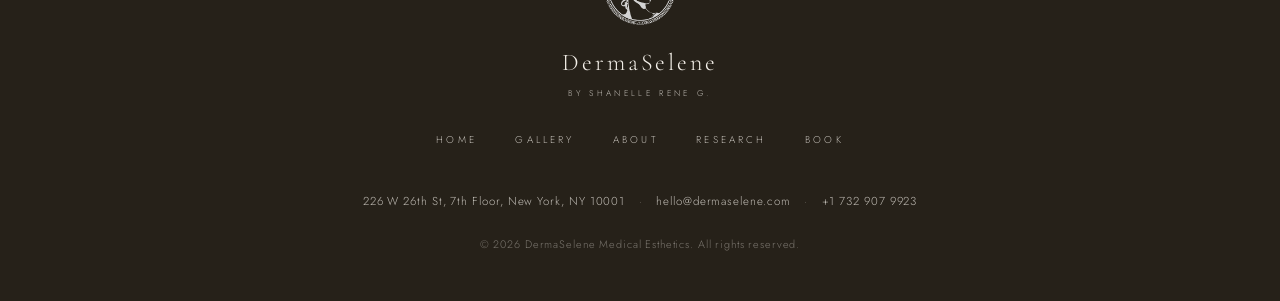
==== commit 06e3c0b5: "About: new portrait of Shanelle; clinic address in every footer and the booking details Co-Authored-" ====
--- a/index.html
+++ b/index.html
@@ -9,7 +9,7 @@
   <link rel="preconnect" href="https://fonts.gstatic.com" crossorigin>
   <link href="https://fonts.googleapis.com/css2?family=Cormorant+Garamond:wght@300;400&family=Jost:wght@300;400&display=swap" rel="stylesheet">
   <link rel="icon" type="image/png" href="assets/logo/favicon.png?v=2">
-  <link rel="stylesheet" href="assets/style.css?v=13">
+  <link rel="stylesheet" href="assets/style.css?v=15">
 </head>
 <body>
 
@@ -98,6 +98,13 @@
       <a href="research.html">Research</a>
       <a href="book.html">Book</a>
     </nav>
+    <p class="footer-contact">
+      <a href="https://maps.google.com/?q=226+W+26th+St+7th+Floor+New+York+NY+10001" target="_blank" rel="noopener">226 W 26th St, 7th Floor, New York, NY 10001</a>
+      <span class="sep">&middot;</span>
+      <a href="mailto:hello@dermaselene.com">hello@dermaselene.com</a>
+      <span class="sep">&middot;</span>
+      <a href="tel:+17329079923">+1 732 907 9923</a>
+    </p>
     <p class="fine">&copy; 2026 DermaSelene Medical Esthetics. All rights reserved.</p>
   </footer>
 
--- a/assets/style.css
+++ b/assets/style.css
@@ -556,6 +556,8 @@
   justify-content: space-between;
   gap: 1rem;
 }
+
+.book-info .detail span:last-child { text-align: right; }
 
 .book-info .detail:last-of-type { border-bottom: 1px solid var(--line); }
 
@@ -631,6 +633,81 @@
 form.booking .btn:disabled { opacity: 0.6; cursor: default; }
 form.booking .btn:disabled:hover { background: transparent; color: var(--ink); }
 
+/* day + time slot picker */
+.slots-nav {
+  display: flex;
+  align-items: center;
+  justify-content: space-between;
+  margin-bottom: 0.7rem;
+}
+
+.slots-range {
+  font-size: 0.72rem;
+  letter-spacing: 0.2em;
+  text-transform: uppercase;
+  color: var(--ink-soft);
+}
+
+form.booking .slots-arrow {
+  width: 2rem;
+  height: 2rem;
+  border: 1px solid var(--line);
+  background: transparent;
+  color: var(--ink);
+  font-family: var(--serif);
+  font-size: 1.3rem;
+  line-height: 1;
+  cursor: pointer;
+}
+
+form.booking .slots-arrow:hover:not(:disabled) { border-color: var(--ink); }
+form.booking .slots-arrow:disabled { opacity: 0.3; cursor: default; }
+
+.slots-days, .slots-times {
+  display: grid;
+  gap: 0.5rem;
+}
+.slots-days { grid-template-columns: repeat(5, 1fr); }
+.slots-times { grid-template-columns: repeat(4, 1fr); min-height: 2.6rem; }
+
+form.booking .chip {
+  padding: 0.6rem 0.2rem;
+  border: 1px solid var(--line);
+  background: transparent;
+  color: var(--ink);
+  font-family: var(--sans);
+  font-weight: 300;
+  font-size: 0.72rem;
+  letter-spacing: 0.08em;
+  line-height: 1.3;
+  text-align: center;
+  cursor: pointer;
+  transition: background 0.2s, color 0.2s, border-color 0.2s;
+}
+
+form.booking .chip small {
+  display: block;
+  font-size: 0.58rem;
+  letter-spacing: 0.26em;
+  text-transform: uppercase;
+  color: var(--taupe);
+  margin-bottom: 0.2rem;
+}
+
+form.booking .chip:hover:not(:disabled) { border-color: var(--ink); }
+form.booking .chip.is-on { background: var(--ink); color: var(--cream); border-color: var(--ink); }
+form.booking .chip.is-on small { color: rgba(239, 233, 225, 0.7); }
+form.booking .chip:disabled { opacity: 0.3; cursor: default; text-decoration: line-through; }
+
+form.booking .slots label { margin-top: 1.6rem; }
+
+.slots-hint {
+  grid-column: 1 / -1;
+  align-self: center;
+  font-size: 0.78rem;
+  color: var(--taupe);
+}
+
 .form-note {
   margin-top: 1.4rem;
   font-size: 0.72rem;
@@ -665,6 +742,17 @@
 }
 
 footer nav a:hover { color: #fff; }
+
+footer .footer-contact {
+  margin-bottom: 1.4rem;
+  font-size: 0.72rem;
+  letter-spacing: 0.08em;
+  line-height: 1.9;
+}
+
+footer .footer-contact a:hover { color: #fff; }
+
+footer .footer-contact .sep { margin: 0 0.6rem; opacity: 0.5; }
 
 footer .fine {
   font-size: 0.68rem;
@@ -758,11 +846,15 @@
   .page-top { padding-top: 9.5rem; }
   footer { padding: 4rem 1.5rem 2.5rem; }
   footer nav { flex-wrap: wrap; gap: 1.1rem 1.8rem; padding: 0 1rem; }
+  footer .footer-contact a { display: block; }
+  footer .footer-contact .sep { display: none; }
 }
 
 @media (max-width: 560px) {
   .masonry { columns: 1; }
   .strip { gap: 0.5rem; }
+  .slots-times { grid-template-columns: repeat(2, 1fr); }
+  form.booking .chip { font-size: 0.68rem; padding: 0.55rem 0.1rem; }
   .gallery-strip { padding-top: 2.2rem; }
   .gallery-strip .btn { margin-bottom: 2.2rem; }
 }
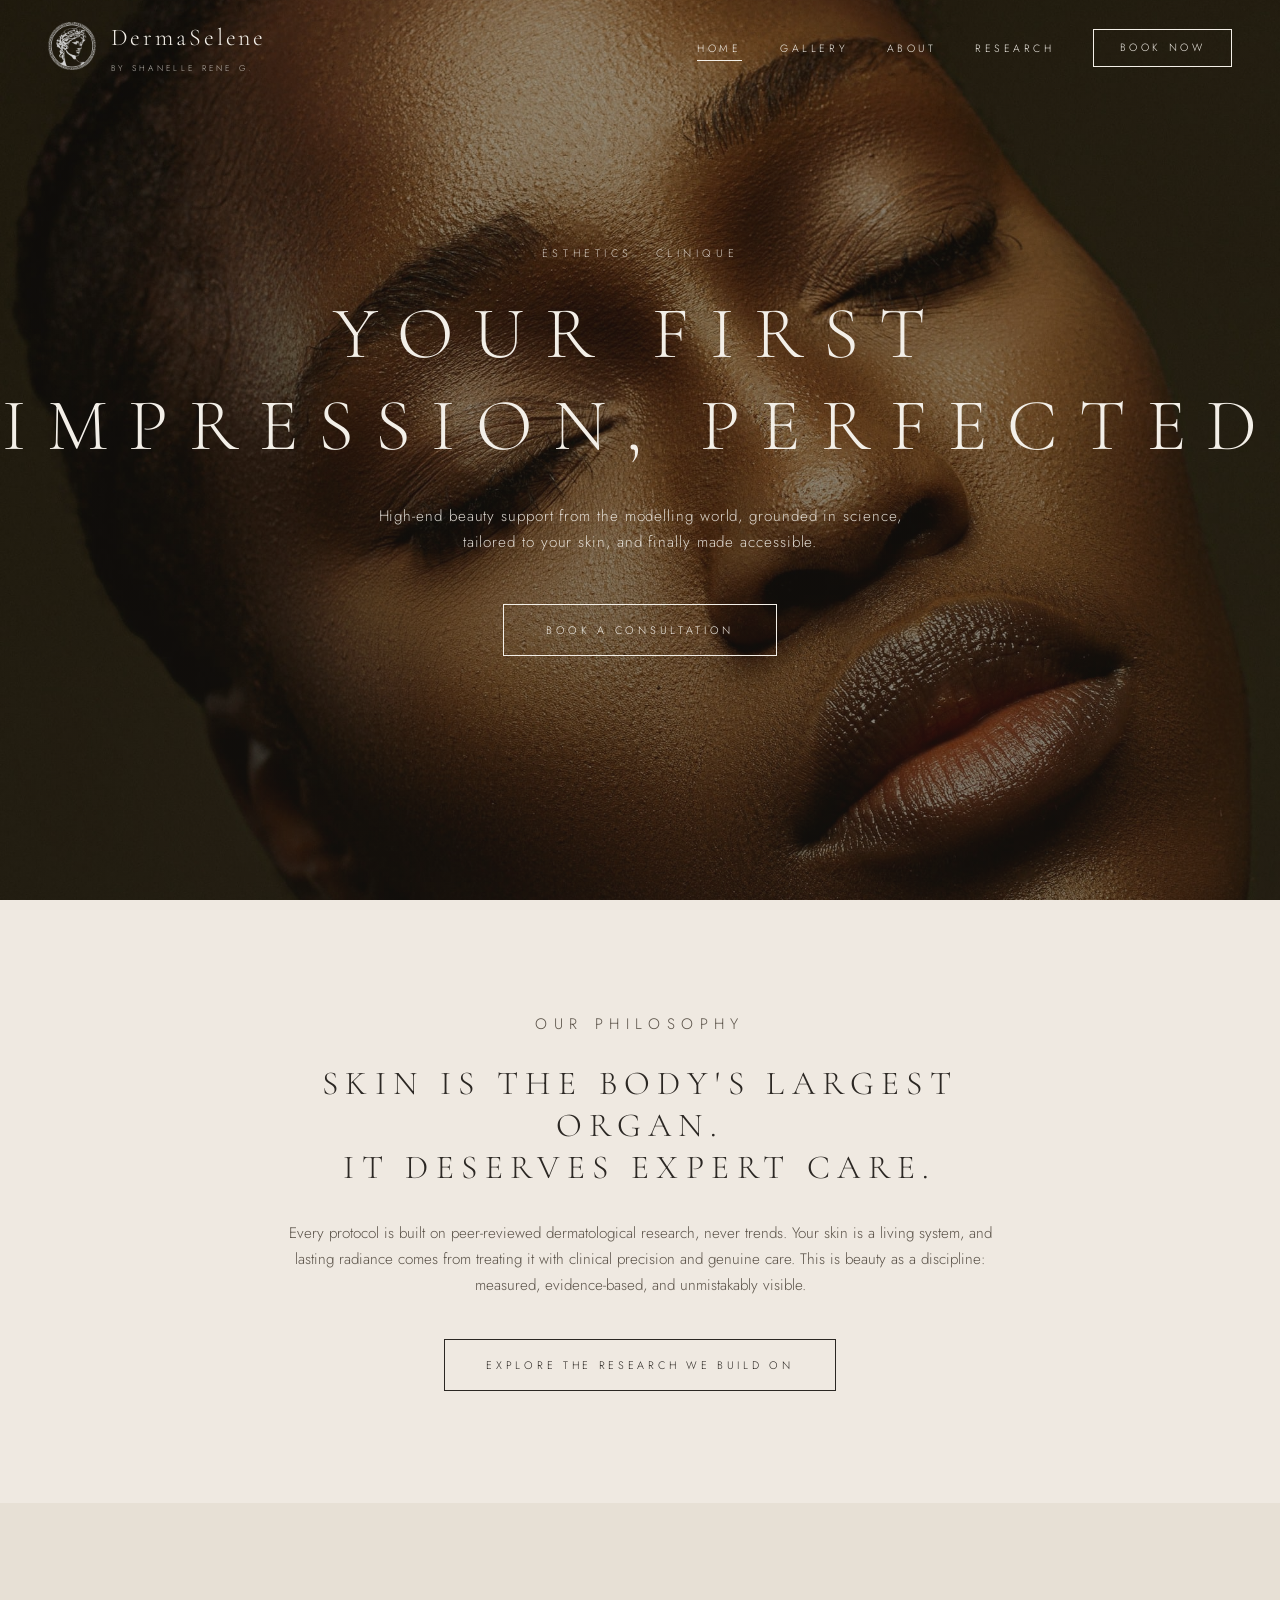
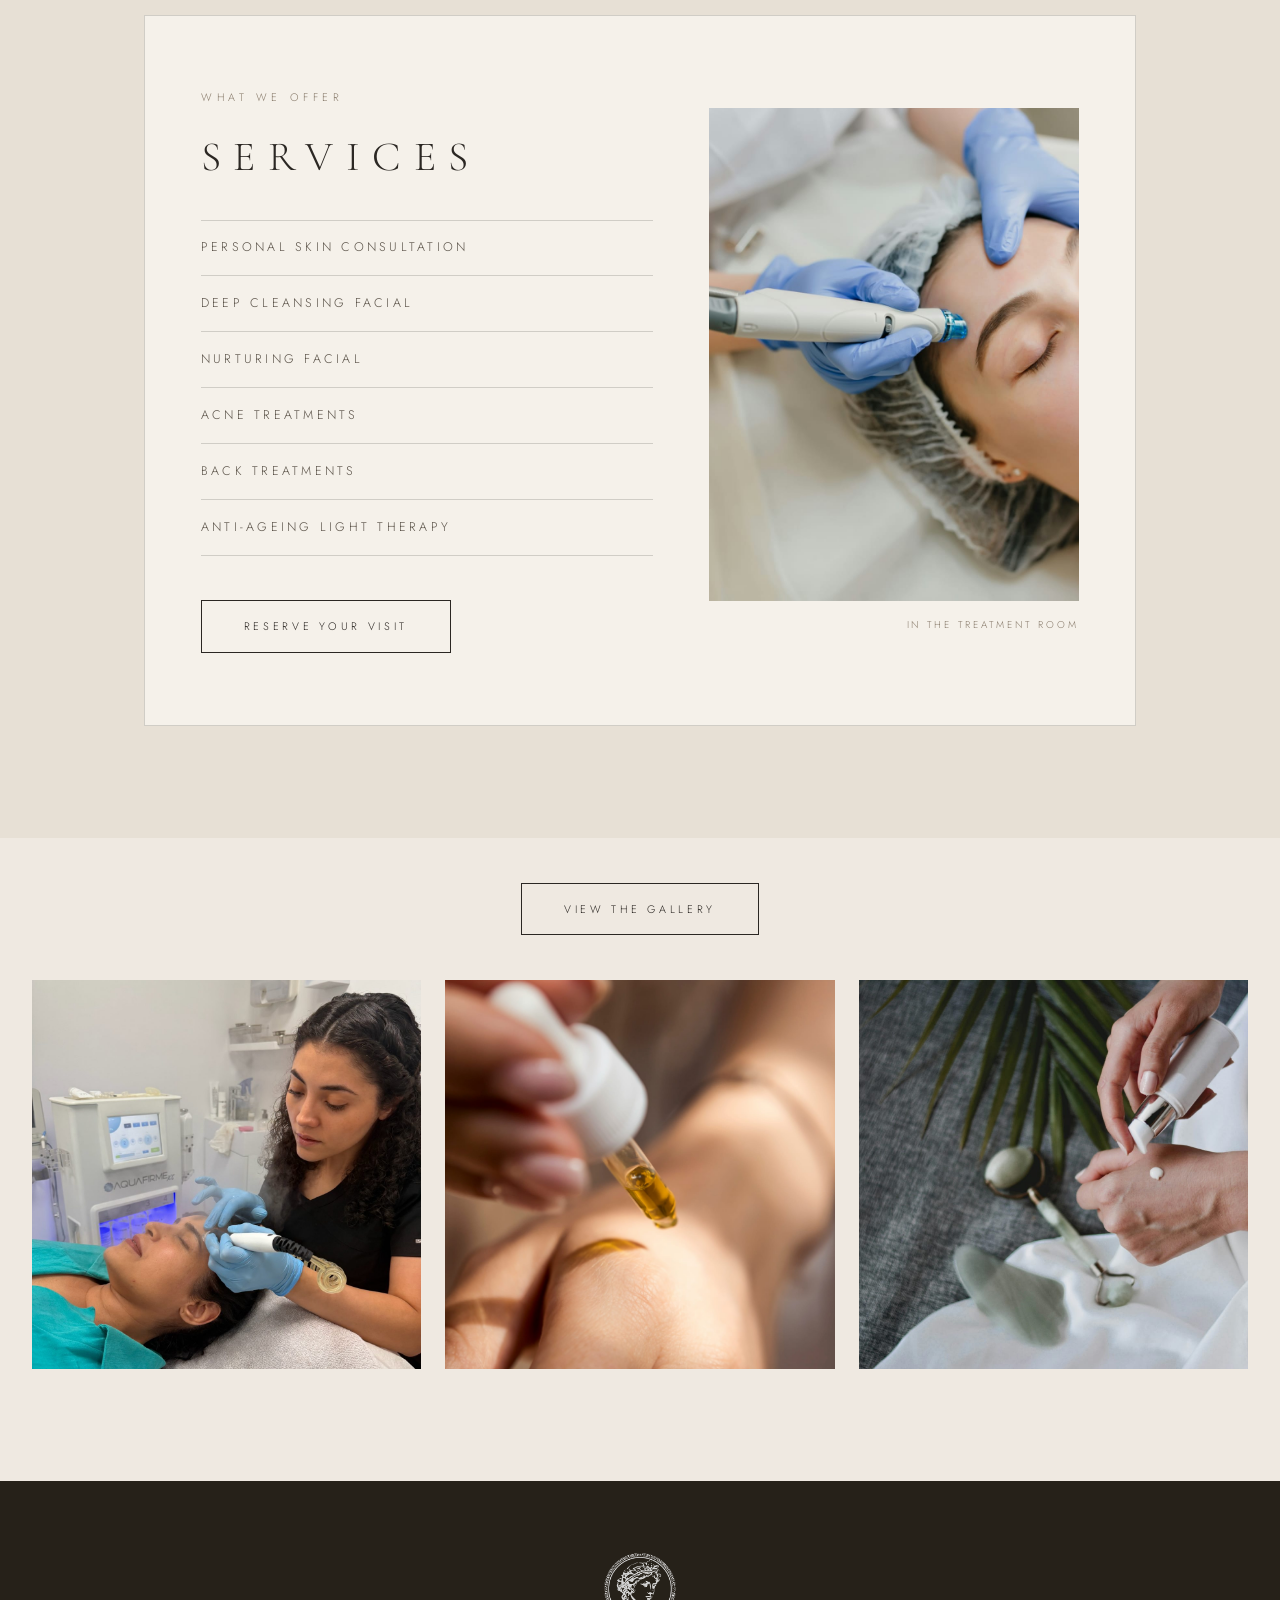
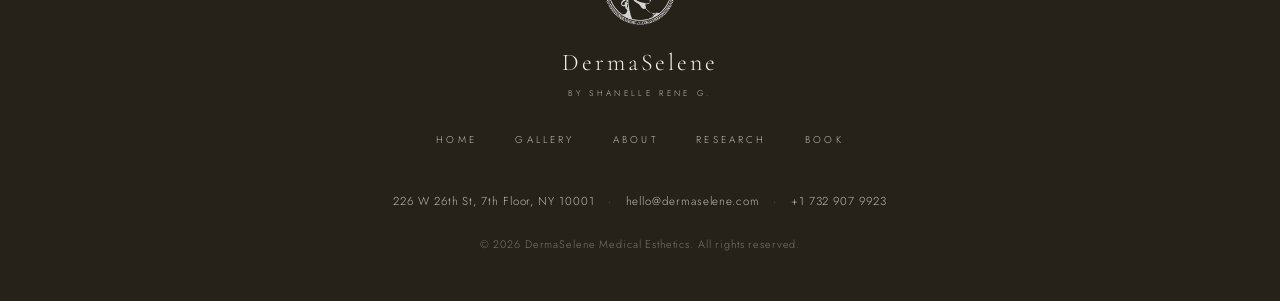
==== commit 53e6555c: "Address: drop 'New York', keep NY + zip Co-Authored-By: Claude Fable 5.1 <noreply@anthropic.com>" ====
--- a/index.html
+++ b/index.html
@@ -99,7 +99,7 @@
       <a href="book.html">Book</a>
     </nav>
     <p class="footer-contact">
-      <a href="https://maps.google.com/?q=226+W+26th+St+7th+Floor+New+York+NY+10001" target="_blank" rel="noopener">226 W 26th St, 7th Floor, New York, NY 10001</a>
+      <a href="https://maps.google.com/?q=226+W+26th+St+7th+Floor+New+York+NY+10001" target="_blank" rel="noopener">226 W 26th St, 7th Floor, NY 10001</a>
       <span class="sep">&middot;</span>
       <a href="mailto:hello@dermaselene.com">hello@dermaselene.com</a>
       <span class="sep">&middot;</span>
